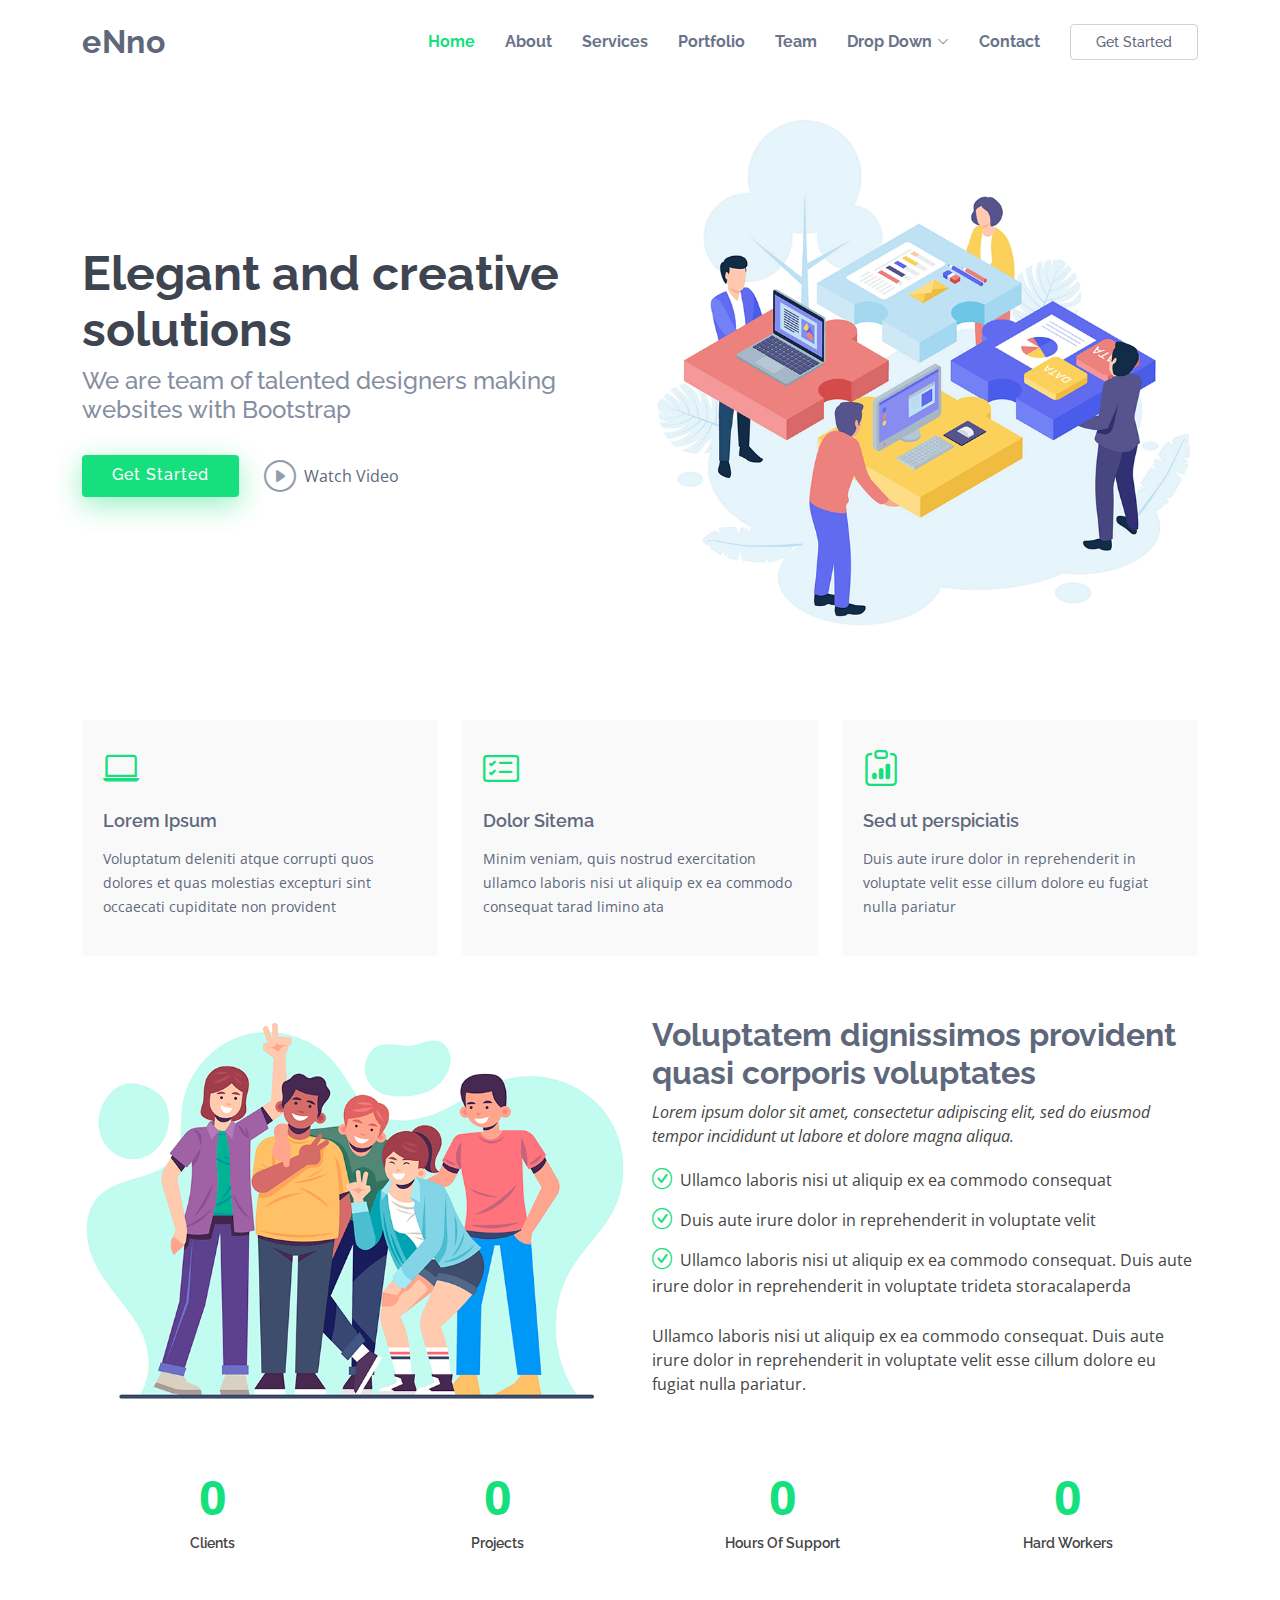
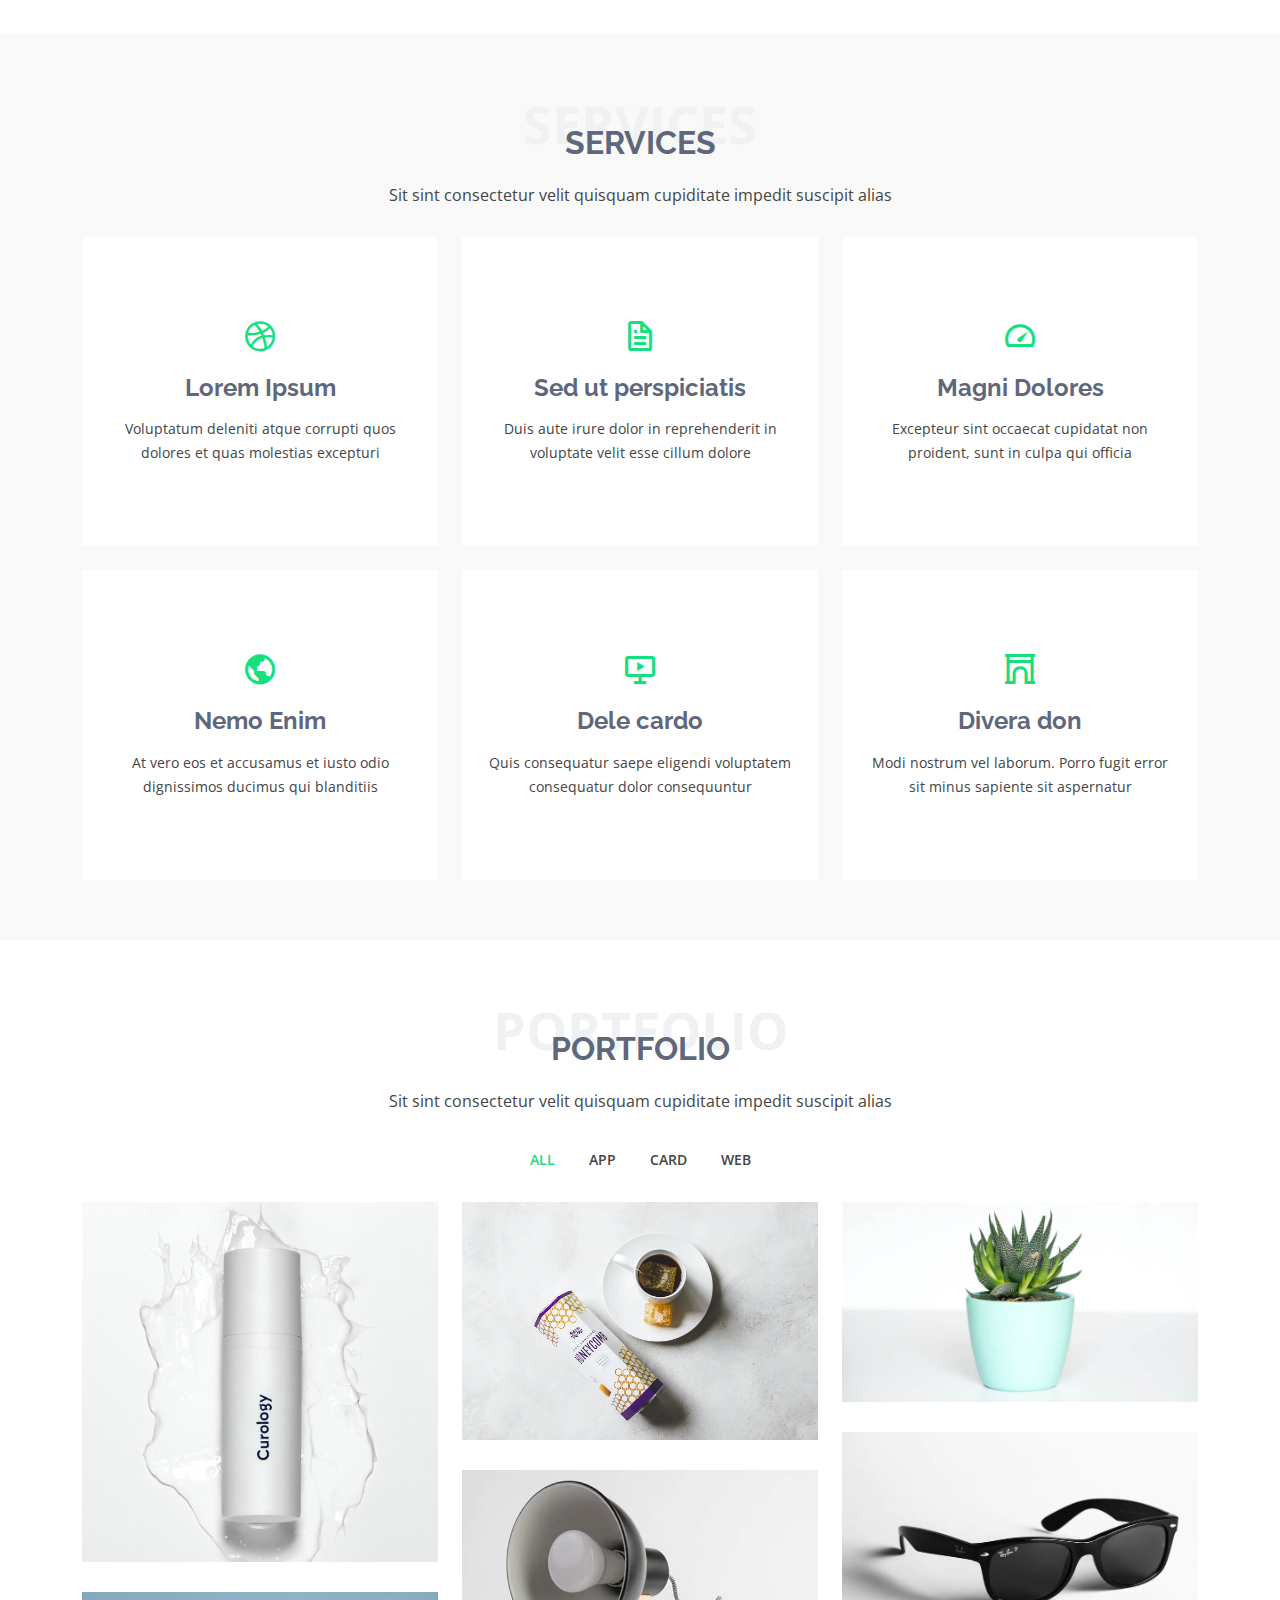
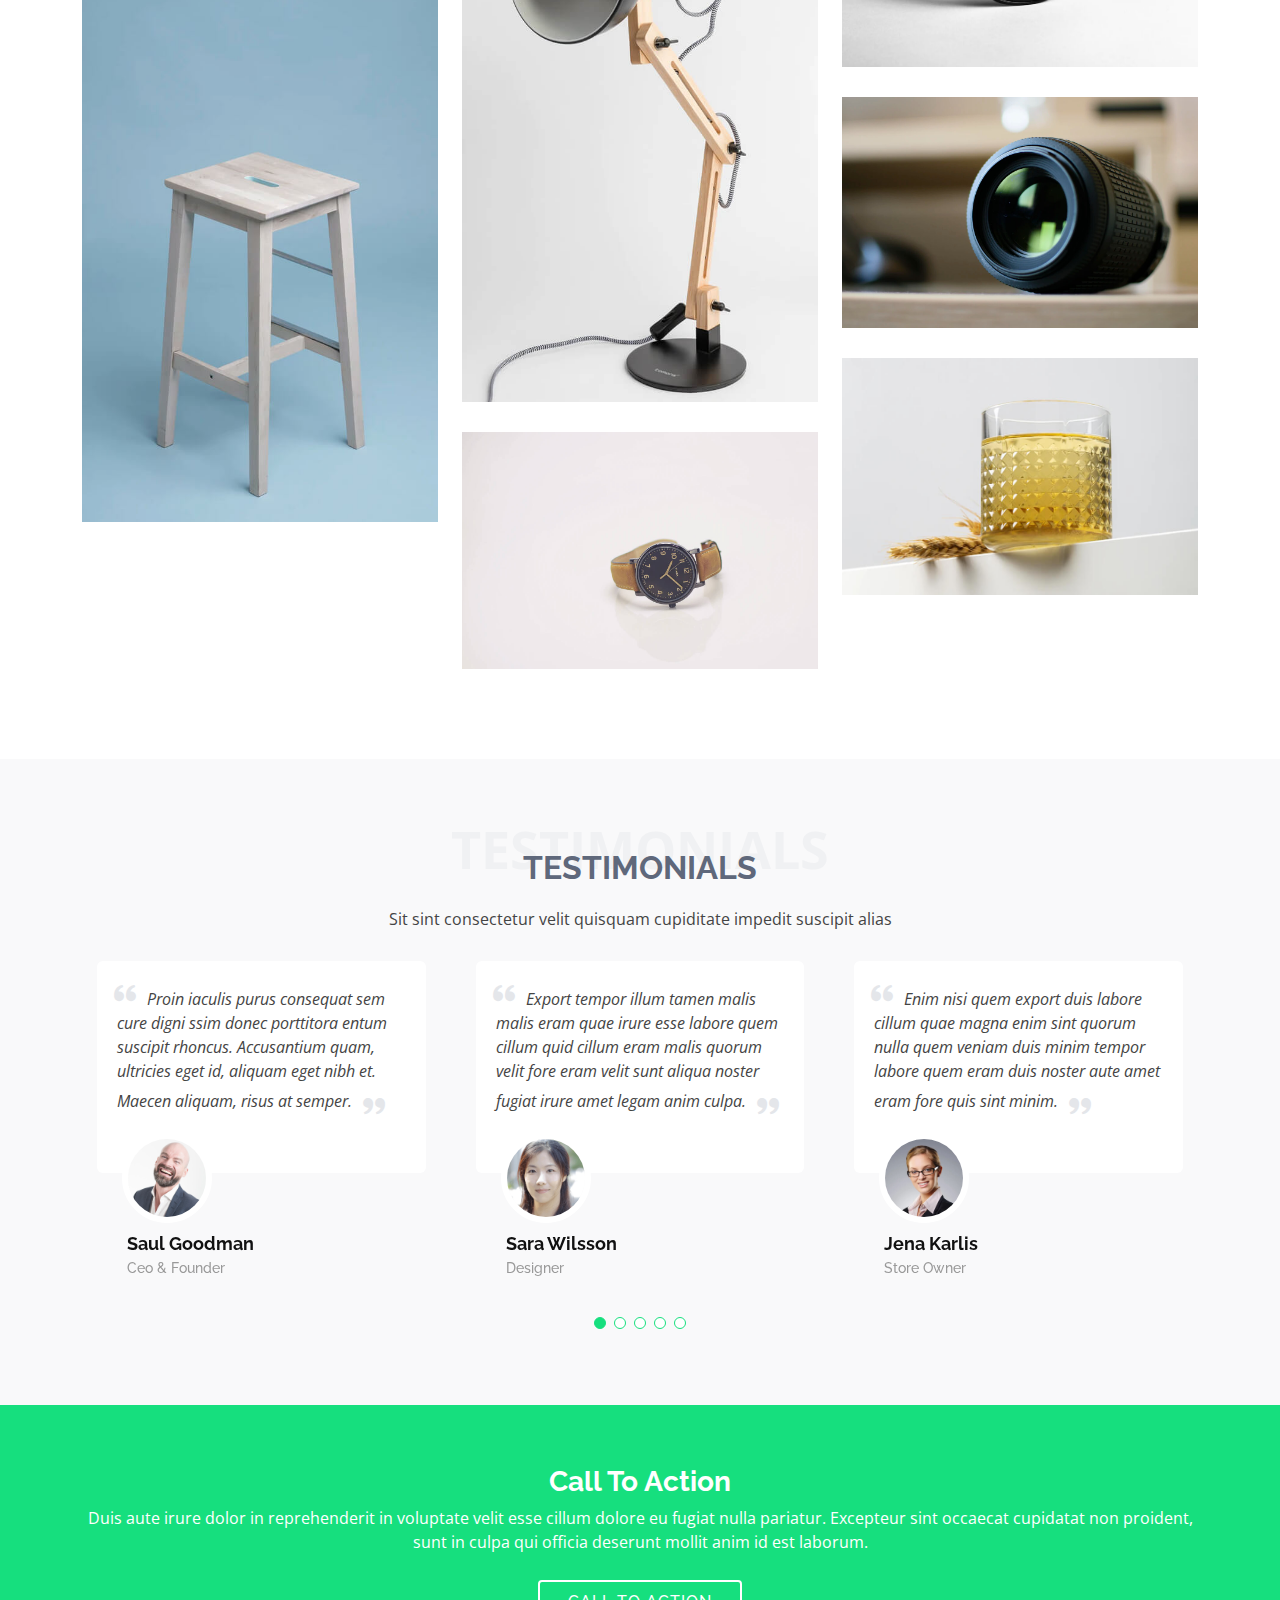
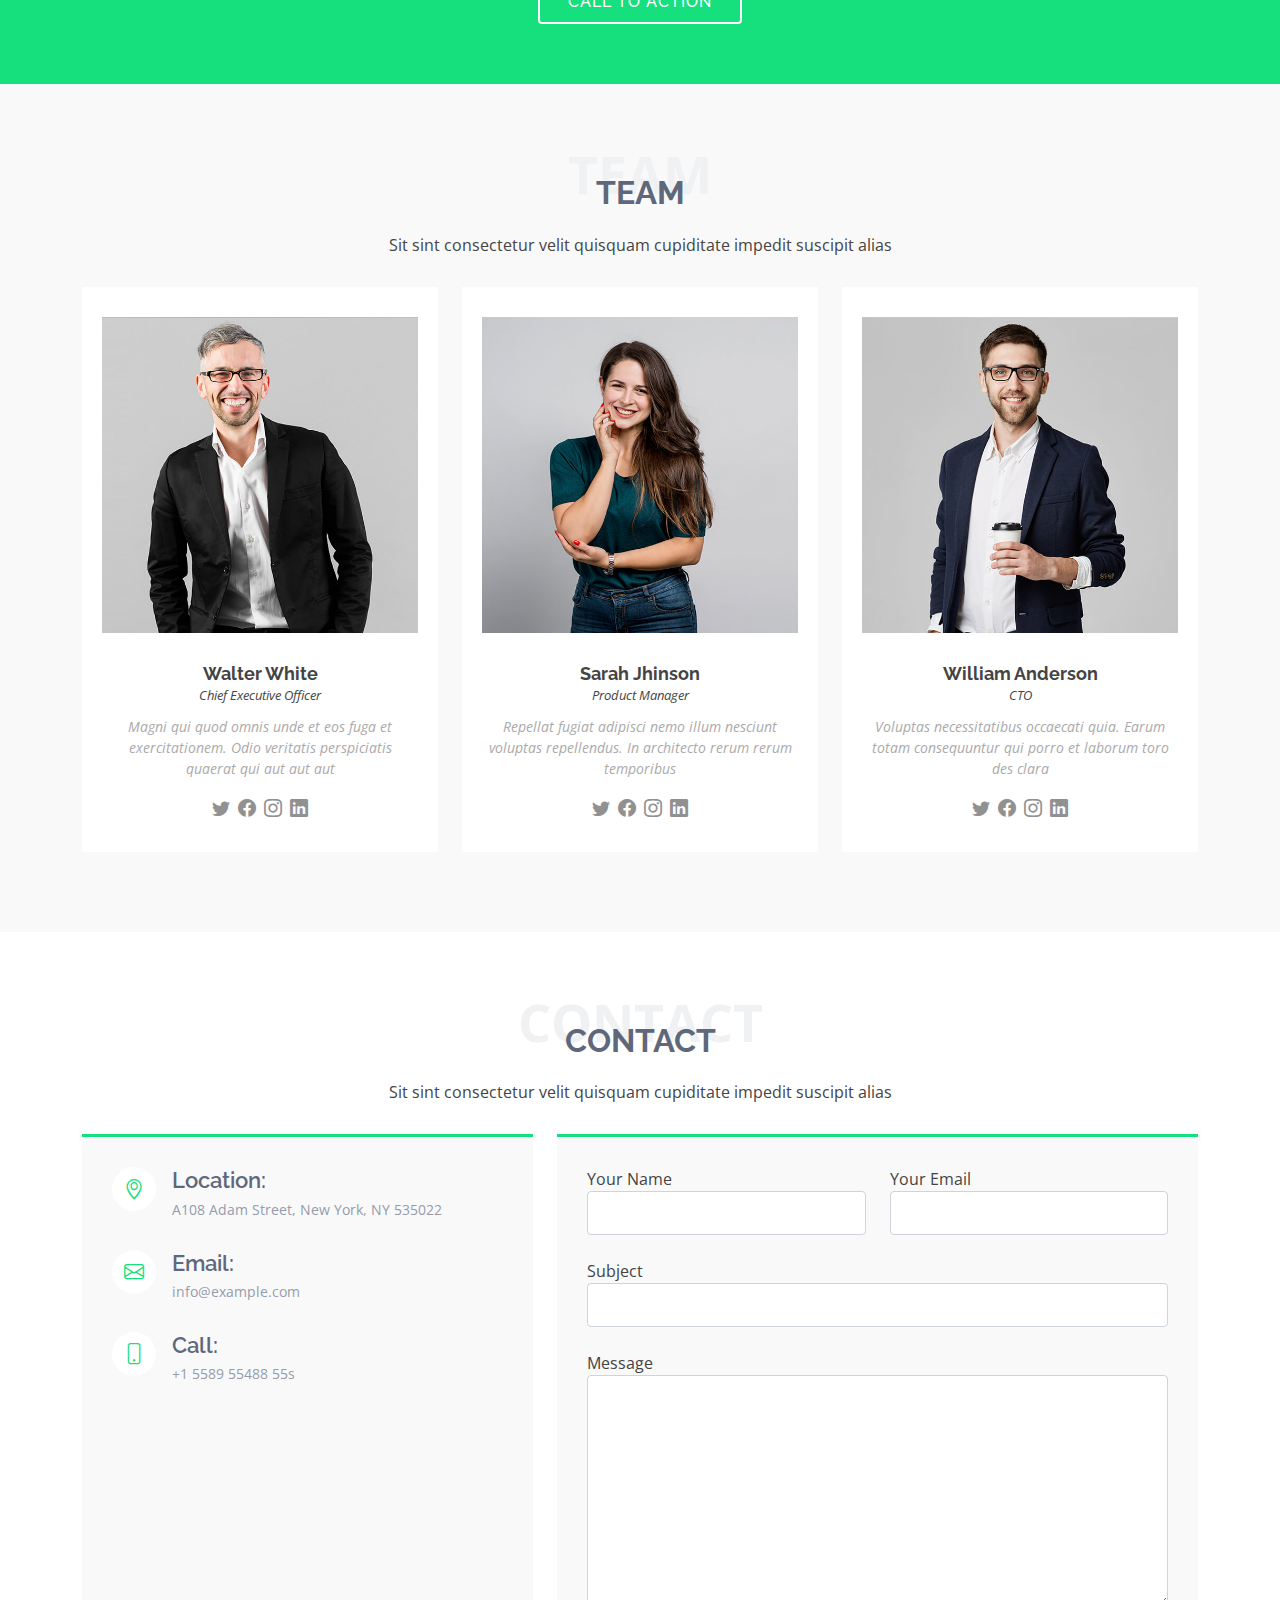
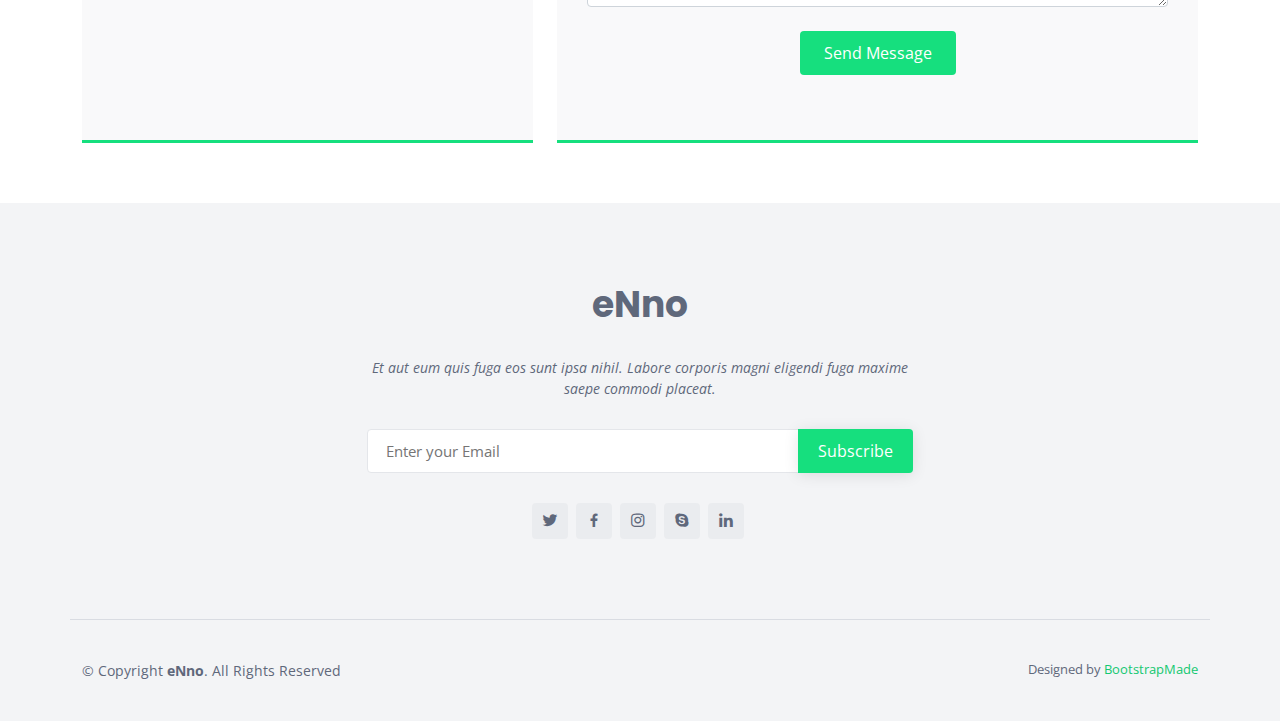
==== index.html @ 22286b26 "vap web 002" ====
<!DOCTYPE html>
<html lang="en">

<head>
  <meta charset="utf-8">
  <meta content="width=device-width, initial-scale=1.0" name="viewport">

  <title>eNno Bootstrap Template - Index</title>
  <meta content="" name="description">
  <meta content="" name="keywords">

  <!-- Favicons -->
  <link href="assets/img/favicon.png" rel="icon">
  <link href="assets/img/apple-touch-icon.png" rel="apple-touch-icon">

  <!-- Google Fonts -->
  <link href="https://fonts.googleapis.com/css?family=Open+Sans:300,300i,400,400i,600,600i,700,700i|Raleway:300,300i,400,400i,500,500i,600,600i,700,700i|Poppins:300,300i,400,400i,500,500i,600,600i,700,700i" rel="stylesheet">

  <!-- Vendor CSS Files -->
  <link href="assets/vendor/bootstrap/css/bootstrap.min.css" rel="stylesheet">
  <link href="assets/vendor/bootstrap-icons/bootstrap-icons.css" rel="stylesheet">
  <link href="assets/vendor/boxicons/css/boxicons.min.css" rel="stylesheet">
  <link href="assets/vendor/glightbox/css/glightbox.min.css" rel="stylesheet">
  <link href="assets/vendor/swiper/swiper-bundle.min.css" rel="stylesheet">

  <!-- Template Main CSS File -->
  <link href="assets/css/style.css" rel="stylesheet">

  <!-- =======================================================
  * Template Name: eNno - v4.5.0
  * Template URL: https://bootstrapmade.com/enno-free-simple-bootstrap-template/
  * Author: BootstrapMade.com
  * License: https://bootstrapmade.com/license/
  ======================================================== -->
</head>

<body>

  <!-- ======= Header ======= -->
  <header id="header" class="fixed-top">
    <div class="container d-flex align-items-center justify-content-between">

      <h1 class="logo"><a href="index.html">eNno</a></h1>
      <!-- Uncomment below if you prefer to use an image logo -->
      <!-- <a href="index.html" class="logo"><img src="assets/img/logo.png" alt="" class="img-fluid"></a>-->

      <nav id="navbar" class="navbar">
        <ul>
          <li><a class="nav-link scrollto active" href="#hero">Home</a></li>
          <li><a class="nav-link scrollto" href="#about">About</a></li>
          <li><a class="nav-link scrollto" href="#services">Services</a></li>
          <li><a class="nav-link scrollto " href="#portfolio">Portfolio</a></li>
          <li><a class="nav-link scrollto" href="#team">Team</a></li>
          <li class="dropdown"><a href="#"><span>Drop Down</span> <i class="bi bi-chevron-down"></i></a>
            <ul>
              <li><a href="#">Drop Down 1</a></li>
              <li class="dropdown"><a href="#"><span>Deep Drop Down</span> <i class="bi bi-chevron-right"></i></a>
                <ul>
                  <li><a href="#">Deep Drop Down 1</a></li>
                  <li><a href="#">Deep Drop Down 2</a></li>
                  <li><a href="#">Deep Drop Down 3</a></li>
                  <li><a href="#">Deep Drop Down 4</a></li>
                  <li><a href="#">Deep Drop Down 5</a></li>
                </ul>
              </li>
              <li><a href="#">Drop Down 2</a></li>
              <li><a href="#">Drop Down 3</a></li>
              <li><a href="#">Drop Down 4</a></li>
            </ul>
          </li>
          <li><a class="nav-link scrollto" href="#contact">Contact</a></li>
          <li><a class="getstarted scrollto" href="#about">Get Started</a></li>
        </ul>
        <i class="bi bi-list mobile-nav-toggle"></i>
      </nav><!-- .navbar -->

    </div>
  </header><!-- End Header -->

  <!-- ======= Hero Section ======= -->
  <section id="hero" class="d-flex align-items-center">

    <div class="container">
      <div class="row">
        <div class="col-lg-6 pt-5 pt-lg-0 order-2 order-lg-1 d-flex flex-column justify-content-center">
          <h1>Elegant and creative solutions</h1>
          <h2>We are team of talented designers making websites with Bootstrap</h2>
          <div class="d-flex">
            <a href="#about" class="btn-get-started scrollto">Get Started</a>
            <a href="https://www.youtube.com/watch?v=jDDaplaOz7Q" class="glightbox btn-watch-video"><i class="bi bi-play-circle"></i><span>Watch Video</span></a>
          </div>
        </div>
        <div class="col-lg-6 order-1 order-lg-2 hero-img">
          <img src="assets/img/hero-img.png" class="img-fluid animated" alt="">
        </div>
      </div>
    </div>

  </section><!-- End Hero -->

  <main id="main">

    <!-- ======= Featured Services Section ======= -->
    <section id="featured-services" class="featured-services">
      <div class="container">

        <div class="row">
          <div class="col-lg-4 col-md-6">
            <div class="icon-box">
              <div class="icon"><i class="bi bi-laptop"></i></div>
              <h4 class="title"><a href="">Lorem Ipsum</a></h4>
              <p class="description">Voluptatum deleniti atque corrupti quos dolores et quas molestias excepturi sint occaecati cupiditate non provident</p>
            </div>
          </div>
          <div class="col-lg-4 col-md-6 mt-4 mt-md-0">
            <div class="icon-box">
              <div class="icon"><i class="bi bi-card-checklist"></i></div>
              <h4 class="title"><a href="">Dolor Sitema</a></h4>
              <p class="description">Minim veniam, quis nostrud exercitation ullamco laboris nisi ut aliquip ex ea commodo consequat tarad limino ata</p>
            </div>
          </div>
          <div class="col-lg-4 col-md-6 mt-4 mt-lg-0">
            <div class="icon-box">
              <div class="icon"><i class="bi bi-clipboard-data"></i></div>
              <h4 class="title"><a href="">Sed ut perspiciatis</a></h4>
              <p class="description">Duis aute irure dolor in reprehenderit in voluptate velit esse cillum dolore eu fugiat nulla pariatur</p>
            </div>
          </div>
        </div>

      </div>
    </section><!-- End Featured Services Section -->

    <!-- ======= About Section ======= -->
    <section id="about" class="about">
      <div class="container">

        <div class="row">
          <div class="col-lg-6">
            <img src="assets/img/about.png" class="img-fluid" alt="">
          </div>
          <div class="col-lg-6 pt-4 pt-lg-0 content">
            <h3>Voluptatem dignissimos provident quasi corporis voluptates</h3>
            <p class="fst-italic">
              Lorem ipsum dolor sit amet, consectetur adipiscing elit, sed do eiusmod tempor incididunt ut labore et dolore
              magna aliqua.
            </p>
            <ul>
              <li><i class="bi bi-check-circle"></i> Ullamco laboris nisi ut aliquip ex ea commodo consequat</li>
              <li><i class="bi bi-check-circle"></i> Duis aute irure dolor in reprehenderit in voluptate velit</li>
              <li><i class="bi bi-check-circle"></i> Ullamco laboris nisi ut aliquip ex ea commodo consequat. Duis aute irure dolor in reprehenderit in voluptate trideta storacalaperda</li>
            </ul>
            <p>
              Ullamco laboris nisi ut aliquip ex ea commodo consequat. Duis aute irure dolor in reprehenderit in voluptate
              velit esse cillum dolore eu fugiat nulla pariatur.
            </p>
          </div>
        </div>

      </div>
    </section><!-- End About Section -->

    <!-- ======= Counts Section ======= -->
    <section id="counts" class="counts">
      <div class="container">

        <div class="row counters">

          <div class="col-lg-3 col-6 text-center">
            <span data-purecounter-start="0" data-purecounter-end="232" data-purecounter-duration="1" class="purecounter"></span>
            <p>Clients</p>
          </div>

          <div class="col-lg-3 col-6 text-center">
            <span data-purecounter-start="0" data-purecounter-end="521" data-purecounter-duration="1" class="purecounter"></span>
            <p>Projects</p>
          </div>

          <div class="col-lg-3 col-6 text-center">
            <span data-purecounter-start="0" data-purecounter-end="1463" data-purecounter-duration="1" class="purecounter"></span>
            <p>Hours Of Support</p>
          </div>

          <div class="col-lg-3 col-6 text-center">
            <span data-purecounter-start="0" data-purecounter-end="15" data-purecounter-duration="1" class="purecounter"></span>
            <p>Hard Workers</p>
          </div>

        </div>

      </div>
    </section><!-- End Counts Section -->

    <!-- ======= Services Section ======= -->
    <section id="services" class="services section-bg">
      <div class="container">

        <div class="section-title">
          <span>Services</span>
          <h2>Services</h2>
          <p>Sit sint consectetur velit quisquam cupiditate impedit suscipit alias</p>
        </div>

        <div class="row">
          <div class="col-lg-4 col-md-6 d-flex align-items-stretch">
            <div class="icon-box">
              <div class="icon"><i class="bx bxl-dribbble"></i></div>
              <h4><a href="">Lorem Ipsum</a></h4>
              <p>Voluptatum deleniti atque corrupti quos dolores et quas molestias excepturi</p>
            </div>
          </div>

          <div class="col-lg-4 col-md-6 d-flex align-items-stretch mt-4 mt-md-0">
            <div class="icon-box">
              <div class="icon"><i class="bx bx-file"></i></div>
              <h4><a href="">Sed ut perspiciatis</a></h4>
              <p>Duis aute irure dolor in reprehenderit in voluptate velit esse cillum dolore</p>
            </div>
          </div>

          <div class="col-lg-4 col-md-6 d-flex align-items-stretch mt-4 mt-lg-0">
            <div class="icon-box">
              <div class="icon"><i class="bx bx-tachometer"></i></div>
              <h4><a href="">Magni Dolores</a></h4>
              <p>Excepteur sint occaecat cupidatat non proident, sunt in culpa qui officia</p>
            </div>
          </div>

          <div class="col-lg-4 col-md-6 d-flex align-items-stretch mt-4">
            <div class="icon-box">
              <div class="icon"><i class="bx bx-world"></i></div>
              <h4><a href="">Nemo Enim</a></h4>
              <p>At vero eos et accusamus et iusto odio dignissimos ducimus qui blanditiis</p>
            </div>
          </div>

          <div class="col-lg-4 col-md-6 d-flex align-items-stretch mt-4">
            <div class="icon-box">
              <div class="icon"><i class="bx bx-slideshow"></i></div>
              <h4><a href="">Dele cardo</a></h4>
              <p>Quis consequatur saepe eligendi voluptatem consequatur dolor consequuntur</p>
            </div>
          </div>

          <div class="col-lg-4 col-md-6 d-flex align-items-stretch mt-4">
            <div class="icon-box">
              <div class="icon"><i class="bx bx-arch"></i></div>
              <h4><a href="">Divera don</a></h4>
              <p>Modi nostrum vel laborum. Porro fugit error sit minus sapiente sit aspernatur</p>
            </div>
          </div>

        </div>

      </div>
    </section><!-- End Services Section -->

    <!-- ======= Portfolio Section ======= -->
    <section id="portfolio" class="portfolio">
      <div class="container">

        <div class="section-title">
          <span>Portfolio</span>
          <h2>Portfolio</h2>
          <p>Sit sint consectetur velit quisquam cupiditate impedit suscipit alias</p>
        </div>

        <div class="row">
          <div class="col-lg-12 d-flex justify-content-center">
            <ul id="portfolio-flters">
              <li data-filter="*" class="filter-active">All</li>
              <li data-filter=".filter-app">App</li>
              <li data-filter=".filter-card">Card</li>
              <li data-filter=".filter-web">Web</li>
            </ul>
          </div>
        </div>

        <div class="row portfolio-container">

          <div class="col-lg-4 col-md-6 portfolio-item filter-app">
            <img src="assets/img/portfolio/portfolio-1.jpg" class="img-fluid" alt="">
            <div class="portfolio-info">
              <h4>App 1</h4>
              <p>App</p>
              <a href="assets/img/portfolio/portfolio-1.jpg" data-gallery="portfolioGallery" class="portfolio-lightbox preview-link" title="App 1"><i class="bx bx-plus"></i></a>
              <a href="portfolio-details.html" class="details-link" title="More Details"><i class="bx bx-link"></i></a>
            </div>
          </div>

          <div class="col-lg-4 col-md-6 portfolio-item filter-web">
            <img src="assets/img/portfolio/portfolio-2.jpg" class="img-fluid" alt="">
            <div class="portfolio-info">
              <h4>Web 3</h4>
              <p>Web</p>
              <a href="assets/img/portfolio/portfolio-2.jpg" data-gallery="portfolioGallery" class="portfolio-lightbox preview-link" title="Web 3"><i class="bx bx-plus"></i></a>
              <a href="portfolio-details.html" class="details-link" title="More Details"><i class="bx bx-link"></i></a>
            </div>
          </div>

          <div class="col-lg-4 col-md-6 portfolio-item filter-app">
            <img src="assets/img/portfolio/portfolio-3.jpg" class="img-fluid" alt="">
            <div class="portfolio-info">
              <h4>App 2</h4>
              <p>App</p>
              <a href="assets/img/portfolio/portfolio-3.jpg" data-gallery="portfolioGallery" class="portfolio-lightbox preview-link" title="App 2"><i class="bx bx-plus"></i></a>
              <a href="portfolio-details.html" class="details-link" title="More Details"><i class="bx bx-link"></i></a>
            </div>
          </div>

          <div class="col-lg-4 col-md-6 portfolio-item filter-card">
            <img src="assets/img/portfolio/portfolio-4.jpg" class="img-fluid" alt="">
            <div class="portfolio-info">
              <h4>Card 2</h4>
              <p>Card</p>
              <a href="assets/img/portfolio/portfolio-4.jpg" data-gallery="portfolioGallery" class="portfolio-lightbox preview-link" title="Card 2"><i class="bx bx-plus"></i></a>
              <a href="portfolio-details.html" class="details-link" title="More Details"><i class="bx bx-link"></i></a>
            </div>
          </div>

          <div class="col-lg-4 col-md-6 portfolio-item filter-web">
            <img src="assets/img/portfolio/portfolio-5.jpg" class="img-fluid" alt="">
            <div class="portfolio-info">
              <h4>Web 2</h4>
              <p>Web</p>
              <a href="assets/img/portfolio/portfolio-5.jpg" data-gallery="portfolioGallery" class="portfolio-lightbox preview-link" title="Web 2"><i class="bx bx-plus"></i></a>
              <a href="portfolio-details.html" class="details-link" title="More Details"><i class="bx bx-link"></i></a>
            </div>
          </div>

          <div class="col-lg-4 col-md-6 portfolio-item filter-app">
            <img src="assets/img/portfolio/portfolio-6.jpg" class="img-fluid" alt="">
            <div class="portfolio-info">
              <h4>App 3</h4>
              <p>App</p>
              <a href="assets/img/portfolio/portfolio-6.jpg" data-gallery="portfolioGallery" class="portfolio-lightbox preview-link" title="App 3"><i class="bx bx-plus"></i></a>
              <a href="portfolio-details.html" class="details-link" title="More Details"><i class="bx bx-link"></i></a>
            </div>
          </div>

          <div class="col-lg-4 col-md-6 portfolio-item filter-card">
            <img src="assets/img/portfolio/portfolio-7.jpg" class="img-fluid" alt="">
            <div class="portfolio-info">
              <h4>Card 1</h4>
              <p>Card</p>
              <a href="assets/img/portfolio/portfolio-7.jpg" data-gallery="portfolioGallery" class="portfolio-lightbox preview-link" title="Card 1"><i class="bx bx-plus"></i></a>
              <a href="portfolio-details.html" class="details-link" title="More Details"><i class="bx bx-link"></i></a>
            </div>
          </div>

          <div class="col-lg-4 col-md-6 portfolio-item filter-card">
            <img src="assets/img/portfolio/portfolio-8.jpg" class="img-fluid" alt="">
            <div class="portfolio-info">
              <h4>Card 3</h4>
              <p>Card</p>
              <a href="assets/img/portfolio/portfolio-8.jpg" data-gallery="portfolioGallery" class="portfolio-lightbox preview-link" title="Card 3"><i class="bx bx-plus"></i></a>
              <a href="portfolio-details.html" class="details-link" title="More Details"><i class="bx bx-link"></i></a>
            </div>
          </div>

          <div class="col-lg-4 col-md-6 portfolio-item filter-web">
            <img src="assets/img/portfolio/portfolio-9.jpg" class="img-fluid" alt="">
            <div class="portfolio-info">
              <h4>Web 3</h4>
              <p>Web</p>
              <a href="assets/img/portfolio/portfolio-9.jpg" data-gallery="portfolioGallery" class="portfolio-lightbox preview-link" title="Web 3"><i class="bx bx-plus"></i></a>
              <a href="portfolio-details.html" class="details-link" title="More Details"><i class="bx bx-link"></i></a>
            </div>
          </div>

        </div>

      </div>
    </section><!-- End Portfolio Section -->

    <!-- ======= Testimonials Section ======= -->
    <section id="testimonials" class="testimonials section-bg">
      <div class="container">

        <div class="section-title">
          <span>Testimonials</span>
          <h2>Testimonials</h2>
          <p>Sit sint consectetur velit quisquam cupiditate impedit suscipit alias</p>
        </div>

        <div class="testimonials-slider swiper" data-aos="fade-up" data-aos-delay="100">
          <div class="swiper-wrapper">

            <div class="swiper-slide">
              <div class="testimonial-item">
                <p>
                  <i class="bx bxs-quote-alt-left quote-icon-left"></i>
                  Proin iaculis purus consequat sem cure digni ssim donec porttitora entum suscipit rhoncus. Accusantium quam, ultricies eget id, aliquam eget nibh et. Maecen aliquam, risus at semper.
                  <i class="bx bxs-quote-alt-right quote-icon-right"></i>
                </p>
                <img src="assets/img/testimonials/testimonials-1.jpg" class="testimonial-img" alt="">
                <h3>Saul Goodman</h3>
                <h4>Ceo &amp; Founder</h4>
              </div>
            </div><!-- End testimonial item -->

            <div class="swiper-slide">
              <div class="testimonial-item">
                <p>
                  <i class="bx bxs-quote-alt-left quote-icon-left"></i>
                  Export tempor illum tamen malis malis eram quae irure esse labore quem cillum quid cillum eram malis quorum velit fore eram velit sunt aliqua noster fugiat irure amet legam anim culpa.
                  <i class="bx bxs-quote-alt-right quote-icon-right"></i>
                </p>
                <img src="assets/img/testimonials/testimonials-2.jpg" class="testimonial-img" alt="">
                <h3>Sara Wilsson</h3>
                <h4>Designer</h4>
              </div>
            </div><!-- End testimonial item -->

            <div class="swiper-slide">
              <div class="testimonial-item">
                <p>
                  <i class="bx bxs-quote-alt-left quote-icon-left"></i>
                  Enim nisi quem export duis labore cillum quae magna enim sint quorum nulla quem veniam duis minim tempor labore quem eram duis noster aute amet eram fore quis sint minim.
                  <i class="bx bxs-quote-alt-right quote-icon-right"></i>
                </p>
                <img src="assets/img/testimonials/testimonials-3.jpg" class="testimonial-img" alt="">
                <h3>Jena Karlis</h3>
                <h4>Store Owner</h4>
              </div>
            </div><!-- End testimonial item -->

            <div class="swiper-slide">
              <div class="testimonial-item">
                <p>
                  <i class="bx bxs-quote-alt-left quote-icon-left"></i>
                  Fugiat enim eram quae cillum dolore dolor amet nulla culpa multos export minim fugiat minim velit minim dolor enim duis veniam ipsum anim magna sunt elit fore quem dolore labore illum veniam.
                  <i class="bx bxs-quote-alt-right quote-icon-right"></i>
                </p>
                <img src="assets/img/testimonials/testimonials-4.jpg" class="testimonial-img" alt="">
                <h3>Matt Brandon</h3>
                <h4>Freelancer</h4>
              </div>
            </div><!-- End testimonial item -->

            <div class="swiper-slide">
              <div class="testimonial-item">
                <p>
                  <i class="bx bxs-quote-alt-left quote-icon-left"></i>
                  Quis quorum aliqua sint quem legam fore sunt eram irure aliqua veniam tempor noster veniam enim culpa labore duis sunt culpa nulla illum cillum fugiat legam esse veniam culpa fore nisi cillum quid.
                  <i class="bx bxs-quote-alt-right quote-icon-right"></i>
                </p>
                <img src="assets/img/testimonials/testimonials-5.jpg" class="testimonial-img" alt="">
                <h3>John Larson</h3>
                <h4>Entrepreneur</h4>
              </div>
            </div><!-- End testimonial item -->

          </div>
          <div class="swiper-pagination"></div>
        </div>

      </div>
    </section><!-- End Testimonials Section -->

    <!-- ======= Cta Section ======= -->
    <section id="cta" class="cta">
      <div class="container">

        <div class="text-center">
          <h3>Call To Action</h3>
          <p> Duis aute irure dolor in reprehenderit in voluptate velit esse cillum dolore eu fugiat nulla pariatur. Excepteur sint occaecat cupidatat non proident, sunt in culpa qui officia deserunt mollit anim id est laborum.</p>
          <a class="cta-btn" href="#">Call To Action</a>
        </div>

      </div>
    </section><!-- End Cta Section -->

    <!-- ======= Team Section ======= -->
    <section id="team" class="team section-bg">
      <div class="container">

        <div class="section-title">
          <span>Team</span>
          <h2>Team</h2>
          <p>Sit sint consectetur velit quisquam cupiditate impedit suscipit alias</p>
        </div>

        <div class="row">
          <div class="col-lg-4 col-md-6 d-flex align-items-stretch">
            <div class="member">
              <img src="assets/img/team/team-1.jpg" alt="">
              <h4>Walter White</h4>
              <span>Chief Executive Officer</span>
              <p>
                Magni qui quod omnis unde et eos fuga et exercitationem. Odio veritatis perspiciatis quaerat qui aut aut aut
              </p>
              <div class="social">
                <a href=""><i class="bi bi-twitter"></i></a>
                <a href=""><i class="bi bi-facebook"></i></a>
                <a href=""><i class="bi bi-instagram"></i></a>
                <a href=""><i class="bi bi-linkedin"></i></a>
              </div>
            </div>
          </div>

          <div class="col-lg-4 col-md-6 d-flex align-items-stretch">
            <div class="member">
              <img src="assets/img/team/team-2.jpg" alt="">
              <h4>Sarah Jhinson</h4>
              <span>Product Manager</span>
              <p>
                Repellat fugiat adipisci nemo illum nesciunt voluptas repellendus. In architecto rerum rerum temporibus
              </p>
              <div class="social">
                <a href=""><i class="bi bi-twitter"></i></a>
                <a href=""><i class="bi bi-facebook"></i></a>
                <a href=""><i class="bi bi-instagram"></i></a>
                <a href=""><i class="bi bi-linkedin"></i></a>
              </div>
            </div>
          </div>

          <div class="col-lg-4 col-md-6 d-flex align-items-stretch">
            <div class="member">
              <img src="assets/img/team/team-3.jpg" alt="">
              <h4>William Anderson</h4>
              <span>CTO</span>
              <p>
                Voluptas necessitatibus occaecati quia. Earum totam consequuntur qui porro et laborum toro des clara
              </p>
              <div class="social">
                <a href=""><i class="bi bi-twitter"></i></a>
                <a href=""><i class="bi bi-facebook"></i></a>
                <a href=""><i class="bi bi-instagram"></i></a>
                <a href=""><i class="bi bi-linkedin"></i></a>
              </div>
            </div>
          </div>

        </div>

      </div>
    </section><!-- End Team Section -->

    <!-- ======= Contact Section ======= -->
    <section id="contact" class="contact">
      <div class="container">

        <div class="section-title">
          <span>Contact</span>
          <h2>Contact</h2>
          <p>Sit sint consectetur velit quisquam cupiditate impedit suscipit alias</p>
        </div>

        <div class="row">

          <div class="col-lg-5 d-flex align-items-stretch">
            <div class="info">
              <div class="address">
                <i class="bi bi-geo-alt"></i>
                <h4>Location:</h4>
                <p>A108 Adam Street, New York, NY 535022</p>
              </div>

              <div class="email">
                <i class="bi bi-envelope"></i>
                <h4>Email:</h4>
                <p>info@example.com</p>
              </div>

              <div class="phone">
                <i class="bi bi-phone"></i>
                <h4>Call:</h4>
                <p>+1 5589 55488 55s</p>
              </div>

              <iframe src="https://www.google.com/maps/embed?pb=!1m14!1m8!1m3!1d12097.433213460943!2d-74.0062269!3d40.7101282!3m2!1i1024!2i768!4f13.1!3m3!1m2!1s0x0%3A0xb89d1fe6bc499443!2sDowntown+Conference+Center!5e0!3m2!1smk!2sbg!4v1539943755621" frameborder="0" style="border:0; width: 100%; height: 290px;" allowfullscreen></iframe>
            </div>

          </div>

          <div class="col-lg-7 mt-5 mt-lg-0 d-flex align-items-stretch">
            <form action="forms/contact.php" method="post" role="form" class="php-email-form">
              <div class="row">
                <div class="form-group col-md-6">
                  <label for="name">Your Name</label>
                  <input type="text" name="name" class="form-control" id="name" required>
                </div>
                <div class="form-group col-md-6 mt-3 mt-md-0">
                  <label for="name">Your Email</label>
                  <input type="email" class="form-control" name="email" id="email" required>
                </div>
              </div>
              <div class="form-group mt-3">
                <label for="name">Subject</label>
                <input type="text" class="form-control" name="subject" id="subject" required>
              </div>
              <div class="form-group mt-3">
                <label for="name">Message</label>
                <textarea class="form-control" name="message" rows="10" required></textarea>
              </div>
              <div class="my-3">
                <div class="loading">Loading</div>
                <div class="error-message"></div>
                <div class="sent-message">Your message has been sent. Thank you!</div>
              </div>
              <div class="text-center"><button type="submit">Send Message</button></div>
            </form>
          </div>

        </div>

      </div>
    </section><!-- End Contact Section -->

  </main><!-- End #main -->

  <!-- ======= Footer ======= -->
  <footer id="footer">

    <div class="footer-top">

      <div class="container">

        <div class="row  justify-content-center">
          <div class="col-lg-6">
            <h3>eNno</h3>
            <p>Et aut eum quis fuga eos sunt ipsa nihil. Labore corporis magni eligendi fuga maxime saepe commodi placeat.</p>
          </div>
        </div>

        <div class="row footer-newsletter justify-content-center">
          <div class="col-lg-6">
            <form action="" method="post">
              <input type="email" name="email" placeholder="Enter your Email"><input type="submit" value="Subscribe">
            </form>
          </div>
        </div>

        <div class="social-links">
          <a href="#" class="twitter"><i class="bx bxl-twitter"></i></a>
          <a href="#" class="facebook"><i class="bx bxl-facebook"></i></a>
          <a href="#" class="instagram"><i class="bx bxl-instagram"></i></a>
          <a href="#" class="google-plus"><i class="bx bxl-skype"></i></a>
          <a href="#" class="linkedin"><i class="bx bxl-linkedin"></i></a>
        </div>

      </div>
    </div>

    <div class="container footer-bottom clearfix">
      <div class="copyright">
        &copy; Copyright <strong><span>eNno</span></strong>. All Rights Reserved
      </div>
      <div class="credits">
        <!-- All the links in the footer should remain intact. -->
        <!-- You can delete the links only if you purchased the pro version. -->
        <!-- Licensing information: https://bootstrapmade.com/license/ -->
        <!-- Purchase the pro version with working PHP/AJAX contact form: https://bootstrapmade.com/enno-free-simple-bootstrap-template/ -->
        Designed by <a href="https://bootstrapmade.com/">BootstrapMade</a>
      </div>
    </div>
  </footer><!-- End Footer -->

  <a href="#" class="back-to-top d-flex align-items-center justify-content-center"><i class="bi bi-arrow-up-short"></i></a>

  <!-- Vendor JS Files -->
  <script src="assets/vendor/bootstrap/js/bootstrap.bundle.min.js"></script>
  <script src="assets/vendor/glightbox/js/glightbox.min.js"></script>
  <script src="assets/vendor/isotope-layout/isotope.pkgd.min.js"></script>
  <script src="assets/vendor/php-email-form/validate.js"></script>
  <script src="assets/vendor/purecounter/purecounter.js"></script>
  <script src="assets/vendor/swiper/swiper-bundle.min.js"></script>

  <!-- Template Main JS File -->
  <script src="assets/js/main.js"></script>

</body>

</html>
---- assets/css/style.css ----
/**
* Template Name: eNno - v4.5.0
* Template URL: https://bootstrapmade.com/enno-free-simple-bootstrap-template/
* Author: BootstrapMade.com
* License: https://bootstrapmade.com/license/
*/

/*--------------------------------------------------------------
# General
--------------------------------------------------------------*/
body {
  font-family: "Open Sans", sans-serif;
  color: #444444;
}

a {
  color: #14c871;
  text-decoration: none;
}

a:hover {
  color: #206bfb;
  text-decoration: none;
}

h1, h2, h3, h4, h5, h6 {
  font-family: "Raleway", sans-serif;
}

/*--------------------------------------------------------------
# Back to top button
--------------------------------------------------------------*/
.back-to-top {
  position: fixed;
  visibility: hidden;
  opacity: 0;
  right: 15px;
  bottom: 15px;
  z-index: 996;
  background: #16df7e;
  width: 40px;
  height: 40px;
  border-radius: 4px;
  transition: all 0.4s;
}
.back-to-top i {
  font-size: 24px;
  color: #fff;
  line-height: 0;
}
.back-to-top:hover {
  background: #33eb92;
  color: #fff;
}
.back-to-top.active {
  visibility: visible;
  opacity: 1;
}

/*--------------------------------------------------------------
# Header
--------------------------------------------------------------*/
#header {
  background: #fff;
  transition: all 0.5s;
  z-index: 997;
  padding: 20px 0;
}
#header.header-scrolled {
  box-shadow: 0px 2px 15px rgba(0, 0, 0, 0.1);
  padding: 12px 0;
}
#header .logo {
  font-size: 32px;
  margin: 0;
  padding: 0;
  line-height: 1;
  font-weight: 700;
  letter-spacing: 0.5px;
}
#header .logo a {
  color: #5f687b;
}
#header .logo img {
  max-height: 40px;
}
@media (max-width: 991px) {
  #header {
    padding: 12px 0;
  }
}

/*--------------------------------------------------------------
# Navigation Menu
--------------------------------------------------------------*/
/**
* Desktop Navigation 
*/
.navbar {
  padding: 0;
}
.navbar ul {
  margin: 0;
  padding: 0;
  display: flex;
  list-style: none;
  align-items: center;
}
.navbar li {
  position: relative;
}
.navbar a, .navbar a:focus {
  display: flex;
  align-items: center;
  justify-content: space-between;
  padding: 10px 0 10px 30px;
  font-family: "Raleway", sans-serif;
  font-size: 16px;
  font-weight: 700;
  color: #6a7489;
  white-space: nowrap;
  transition: 0.3s;
}
.navbar a i, .navbar a:focus i {
  font-size: 12px;
  line-height: 0;
  margin-left: 5px;
}
.navbar a:hover, .navbar .active, .navbar .active:focus, .navbar li:hover > a {
  color: #16df7e;
}
.navbar .getstarted, .navbar .getstarted:focus {
  padding: 10px 25px;
  margin-left: 30px;
  border-radius: 4px;
  line-height: 1;
  color: #5f687b;
  font-size: 14px;
  font-weight: 500;
  border: 1px solid #cdd1d9;
}
.navbar .getstarted:hover, .navbar .getstarted:focus:hover {
  background: #206bfb;
  color: #fff;
  border-color: #206bfb;
}
.navbar .dropdown ul {
  display: block;
  position: absolute;
  left: 14px;
  top: calc(100% + 30px);
  margin: 0;
  padding: 10px 0;
  z-index: 99;
  opacity: 0;
  visibility: hidden;
  background: #fff;
  box-shadow: 0px 0px 30px rgba(127, 137, 161, 0.25);
  transition: 0.3s;
  border-radius: 4px;
}
.navbar .dropdown ul li {
  min-width: 200px;
}
.navbar .dropdown ul a {
  padding: 10px 20px;
  font-size: 15px;
  text-transform: none;
  font-weight: 600;
}
.navbar .dropdown ul a i {
  font-size: 12px;
}
.navbar .dropdown ul a:hover, .navbar .dropdown ul .active:hover, .navbar .dropdown ul li:hover > a {
  color: #16df7e;
}
.navbar .dropdown:hover > ul {
  opacity: 1;
  top: 100%;
  visibility: visible;
}
.navbar .dropdown .dropdown ul {
  top: 0;
  left: calc(100% - 30px);
  visibility: hidden;
}
.navbar .dropdown .dropdown:hover > ul {
  opacity: 1;
  top: 0;
  left: 100%;
  visibility: visible;
}
@media (max-width: 1366px) {
  .navbar .dropdown .dropdown ul {
    left: -90%;
  }
  .navbar .dropdown .dropdown:hover > ul {
    left: -100%;
  }
}

/**
* Mobile Navigation 
*/
.mobile-nav-toggle {
  color: #5f687b;
  font-size: 28px;
  cursor: pointer;
  display: none;
  line-height: 0;
  transition: 0.5s;
}
.mobile-nav-toggle.bi-x {
  color: #fff;
}

@media (max-width: 991px) {
  .mobile-nav-toggle {
    display: block;
  }

  .navbar ul {
    display: none;
  }
}
.navbar-mobile {
  position: fixed;
  overflow: hidden;
  top: 0;
  right: 0;
  left: 0;
  bottom: 0;
  background: rgba(73, 80, 94, 0.9);
  transition: 0.3s;
  z-index: 999;
}
.navbar-mobile .mobile-nav-toggle {
  position: absolute;
  top: 15px;
  right: 15px;
}
.navbar-mobile ul {
  display: block;
  position: absolute;
  top: 55px;
  right: 15px;
  bottom: 15px;
  left: 15px;
  padding: 10px 0;
  border-radius: 10px;
  background-color: #fff;
  overflow-y: auto;
  transition: 0.3s;
}
.navbar-mobile a, .navbar-mobile a:focus {
  padding: 10px 20px;
  font-size: 15px;
  color: #5f687b;
}
.navbar-mobile a:hover, .navbar-mobile .active, .navbar-mobile li:hover > a {
  color: #16df7e;
}
.navbar-mobile .getstarted, .navbar-mobile .getstarted:focus {
  margin: 15px;
  padding: 10px 15px;
}
.navbar-mobile .dropdown ul {
  position: static;
  display: none;
  margin: 10px 20px;
  padding: 10px 0;
  z-index: 99;
  opacity: 1;
  visibility: visible;
  background: #fff;
  box-shadow: 0px 0px 30px rgba(127, 137, 161, 0.25);
}
.navbar-mobile .dropdown ul li {
  min-width: 200px;
}
.navbar-mobile .dropdown ul a {
  padding: 10px 20px;
}
.navbar-mobile .dropdown ul a i {
  font-size: 12px;
}
.navbar-mobile .dropdown ul a:hover, .navbar-mobile .dropdown ul .active:hover, .navbar-mobile .dropdown ul li:hover > a {
  color: #16df7e;
}
.navbar-mobile .dropdown > .dropdown-active {
  display: block;
}

/*--------------------------------------------------------------
# Hero Section
--------------------------------------------------------------*/
#hero {
  width: 100%;
  height: 80vh;
  background: #fff;
  padding-top: 82px;
}
#hero h1 {
  margin: 0;
  font-size: 48px;
  font-weight: 700;
  line-height: 56px;
  color: #3e4450;
}
#hero h2 {
  color: #858ea1;
  margin: 10px 0 30px 0;
  font-size: 24px;
}
#hero .btn-get-started {
  font-family: "Raleway", sans-serif;
  font-weight: 500;
  font-size: 16px;
  letter-spacing: 1px;
  display: inline-block;
  padding: 8px 30px 10px 30px;
  border-radius: 4px;
  transition: 0.5s;
  color: #fff;
  background: #16df7e;
  box-shadow: 0 8px 28px rgba(22, 223, 126, 0.45);
}
#hero .btn-get-started:hover {
  background: #206bfb;
  box-shadow: 0 8px 28px rgba(32, 107, 251, 0.45);
}
#hero .btn-watch-video {
  font-size: 16px;
  display: inline-block;
  transition: 0.5s;
  margin-left: 25px;
  color: #5f687b;
  display: inline-flex;
  align-items: center;
  justify-content: center;
}
#hero .btn-watch-video i {
  color: #949cac;
  font-size: 32px;
  line-height: 0;
  margin-right: 8px;
}
#hero .btn-watch-video:hover i {
  color: #16df7e;
}
#hero .animated {
  animation: up-down 2s ease-in-out infinite alternate-reverse both;
}
@media (max-width: 991px) {
  #hero {
    height: 100vh;
  }
  #hero .animated {
    -webkit-animation: none;
    animation: none;
  }
  #hero .hero-img {
    text-align: center;
  }
  #hero .hero-img img {
    width: 50%;
  }
}
@media (max-width: 768px) {
  #hero {
    height: auto;
  }
  #hero h1 {
    font-size: 28px;
    line-height: 36px;
  }
  #hero h2 {
    font-size: 18px;
    line-height: 24px;
    margin-bottom: 30px;
  }
  #hero .hero-img img {
    width: 70%;
  }
}
@media (max-width: 575px) {
  #hero .hero-img img {
    width: 80%;
  }
}

@-webkit-keyframes up-down {
  0% {
    transform: translateY(10px);
  }
  100% {
    transform: translateY(-10px);
  }
}

@keyframes up-down {
  0% {
    transform: translateY(10px);
  }
  100% {
    transform: translateY(-10px);
  }
}
/*--------------------------------------------------------------
# Sections General
--------------------------------------------------------------*/
section {
  padding: 60px 0;
  overflow: hidden;
}

.section-bg {
  background-color: #f9f9fa;
}

.section-title {
  text-align: center;
  padding: 30px 0;
  position: relative;
}
.section-title h2 {
  font-size: 32px;
  font-weight: 700;
  text-transform: uppercase;
  margin-bottom: 20px;
  padding-bottom: 0;
  color: #5f687b;
  position: relative;
  z-index: 2;
}
.section-title span {
  position: absolute;
  top: 30px;
  color: #f0f1f3;
  left: 0;
  right: 0;
  z-index: 1;
  font-weight: 700;
  font-size: 52px;
  text-transform: uppercase;
  line-height: 0;
}
.section-title p {
  margin-bottom: 0;
  position: relative;
  z-index: 2;
}
@media (max-width: 575px) {
  .section-title h2 {
    font-size: 28px;
    margin-bottom: 15px;
  }
  .section-title span {
    font-size: 38px;
  }
}

/*--------------------------------------------------------------
# Featured Services
--------------------------------------------------------------*/
.featured-services {
  padding: 0;
}
.featured-services .icon-box {
  padding: 20px;
  color: #5f687b;
  background: #f9f9fa;
  border-radius: 4px;
  border: 1px solid #f9f9fa;
  transition: 0.3s;
  height: 100%;
}
.featured-services .icon {
  margin: 0 0 15px 0;
}
.featured-services .icon i {
  color: #16df7e;
  font-size: 36px;
}
.featured-services .title {
  font-weight: 600;
  margin-bottom: 15px;
  font-size: 18px;
}
.featured-services .title a {
  color: #5f687b;
  transition: 0.3s;
}
.featured-services .icon-box:hover {
  border-color: #eaecef;
}
.featured-services .icon-box:hover .title a {
  color: #16df7e;
}
.featured-services .description {
  line-height: 24px;
  font-size: 14px;
}

/*--------------------------------------------------------------
# About
--------------------------------------------------------------*/
.about .content h3 {
  font-weight: 700;
  font-size: 32px;
  color: #5f687b;
}
.about .content ul {
  list-style: none;
  padding: 0;
}
.about .content ul li {
  padding-bottom: 10px;
}
.about .content ul i {
  font-size: 20px;
  padding-right: 4px;
  color: #16df7e;
}
.about .content p:last-child {
  margin-bottom: 0;
}

/*--------------------------------------------------------------
# Counts
--------------------------------------------------------------*/
.counts {
  padding-top: 0;
}
.counts .counters span {
  font-size: 48px;
  display: block;
  color: #16df7e;
  font-weight: 700;
}
.counts .counters p {
  padding: 0;
  margin: 0 0 20px 0;
  font-family: "Raleway", sans-serif;
  font-size: 14px;
  font-weight: 600;
}

/*--------------------------------------------------------------
# Services
--------------------------------------------------------------*/
.services .icon-box {
  text-align: center;
  border: 1px solid #fff;
  padding: 80px 20px;
  transition: all ease-in-out 0.3s;
  background: #fff;
}
.services .icon-box .icon {
  margin: 0 auto;
  display: flex;
  align-items: center;
  justify-content: center;
  margin-bottom: 20px;
  transition: ease-in-out 0.3s;
}
.services .icon-box .icon i {
  color: #16df7e;
  font-size: 36px;
  transition: 0.3s;
}
.services .icon-box h4 {
  font-weight: 700;
  margin-bottom: 15px;
  font-size: 24px;
}
.services .icon-box h4 a {
  color: #5f687b;
  transition: ease-in-out 0.3s;
}
.services .icon-box p {
  line-height: 24px;
  font-size: 14px;
  margin-bottom: 0;
}
.services .icon-box:hover {
  border-color: #eaecef;
}
.services .icon-box:hover h4 a {
  color: #16df7e;
}

/*--------------------------------------------------------------
# Portfolio
--------------------------------------------------------------*/
.portfolio #portfolio-flters {
  padding: 0;
  margin: 0 auto 25px auto;
  list-style: none;
  text-align: center;
  border-radius: 50px;
}
.portfolio #portfolio-flters li {
  cursor: pointer;
  display: inline-block;
  padding: 10px 15px;
  font-size: 14px;
  font-weight: 600;
  line-height: 1;
  text-transform: uppercase;
  color: #444444;
  transition: all 0.3s ease-in-out;
}
.portfolio #portfolio-flters li:hover, .portfolio #portfolio-flters li.filter-active {
  color: #16df7e;
}
.portfolio #portfolio-flters li:last-child {
  margin-right: 0;
}
.portfolio .portfolio-item {
  margin-bottom: 30px;
}
.portfolio .portfolio-item .portfolio-info {
  opacity: 0;
  position: absolute;
  left: 30px;
  right: 30px;
  bottom: 0;
  z-index: 3;
  transition: all ease-in-out 0.3s;
  background: rgba(255, 255, 255, 0.9);
  padding: 15px;
}
.portfolio .portfolio-item .portfolio-info h4 {
  font-size: 18px;
  color: #fff;
  font-weight: 600;
  color: #5f687b;
}
.portfolio .portfolio-item .portfolio-info p {
  color: #949cac;
  font-size: 14px;
  margin-bottom: 0;
}
.portfolio .portfolio-item .portfolio-info .preview-link, .portfolio .portfolio-item .portfolio-info .details-link {
  position: absolute;
  right: 40px;
  font-size: 24px;
  top: calc(50% - 18px);
  color: #206bfb;
  transition: 0.3s;
}
.portfolio .portfolio-item .portfolio-info .preview-link:hover, .portfolio .portfolio-item .portfolio-info .details-link:hover {
  color: #16df7e;
}
.portfolio .portfolio-item .portfolio-info .details-link {
  right: 10px;
}
.portfolio .portfolio-item:hover .portfolio-info {
  opacity: 1;
  bottom: 20px;
}

/*--------------------------------------------------------------
# Portfolio Details
--------------------------------------------------------------*/
.portfolio-details {
  padding-top: 40px;
}
.portfolio-details .portfolio-details-slider img {
  width: 100%;
}
.portfolio-details .portfolio-details-slider .swiper-pagination {
  margin-top: 20px;
  position: relative;
}
.portfolio-details .portfolio-details-slider .swiper-pagination .swiper-pagination-bullet {
  width: 12px;
  height: 12px;
  background-color: #fff;
  opacity: 1;
  border: 1px solid #16df7e;
}
.portfolio-details .portfolio-details-slider .swiper-pagination .swiper-pagination-bullet-active {
  background-color: #16df7e;
}
.portfolio-details .portfolio-info {
  padding: 30px;
  box-shadow: 0px 0 30px rgba(95, 104, 123, 0.08);
}
.portfolio-details .portfolio-info h3 {
  font-size: 22px;
  font-weight: 700;
  margin-bottom: 20px;
  padding-bottom: 20px;
  border-bottom: 1px solid #eee;
}
.portfolio-details .portfolio-info ul {
  list-style: none;
  padding: 0;
  font-size: 15px;
}
.portfolio-details .portfolio-info ul li + li {
  margin-top: 10px;
}
.portfolio-details .portfolio-description {
  padding-top: 30px;
}
.portfolio-details .portfolio-description h2 {
  font-size: 26px;
  font-weight: 700;
  margin-bottom: 20px;
}
.portfolio-details .portfolio-description p {
  padding: 0;
}

/*--------------------------------------------------------------
# Testimonials
--------------------------------------------------------------*/
.testimonials .testimonials-carousel, .testimonials .testimonials-slider {
  overflow: hidden;
}
.testimonials .testimonial-item {
  box-sizing: content-box;
  min-height: 320px;
}
.testimonials .testimonial-item .testimonial-img {
  width: 90px;
  border-radius: 50%;
  margin: -40px 0 0 40px;
  position: relative;
  z-index: 2;
  border: 6px solid #fff;
}
.testimonials .testimonial-item h3 {
  font-size: 18px;
  font-weight: bold;
  margin: 10px 0 5px 45px;
  color: #111;
}
.testimonials .testimonial-item h4 {
  font-size: 14px;
  color: #999;
  margin: 0 0 0 45px;
}
.testimonials .testimonial-item .quote-icon-left, .testimonials .testimonial-item .quote-icon-right {
  color: #e4e6ea;
  font-size: 26px;
}
.testimonials .testimonial-item .quote-icon-left {
  display: inline-block;
  left: -5px;
  position: relative;
}
.testimonials .testimonial-item .quote-icon-right {
  display: inline-block;
  right: -5px;
  position: relative;
  top: 10px;
}
.testimonials .testimonial-item p {
  font-style: italic;
  margin: 0 15px 0 15px;
  padding: 20px 20px 60px 20px;
  background: white;
  position: relative;
  border-radius: 6px;
  position: relative;
  z-index: 1;
}
.testimonials .swiper-pagination {
  margin-top: 20px;
  position: relative;
}
.testimonials .swiper-pagination .swiper-pagination-bullet {
  width: 12px;
  height: 12px;
  background-color: #fff;
  opacity: 1;
  border: 1px solid #16df7e;
}
.testimonials .swiper-pagination .swiper-pagination-bullet-active {
  background-color: #16df7e;
}

/*--------------------------------------------------------------
# Cta
--------------------------------------------------------------*/
.cta {
  background: #16df7e;
  background-size: cover;
  padding: 60px 0;
}
.cta h3 {
  color: #fff;
  font-size: 28px;
  font-weight: 700;
}
.cta p {
  color: #fff;
}
.cta .cta-btn {
  font-family: "Raleway", sans-serif;
  text-transform: uppercase;
  font-weight: 500;
  font-size: 16px;
  letter-spacing: 1px;
  display: inline-block;
  padding: 8px 28px;
  border-radius: 4px;
  transition: 0.5s;
  margin-top: 10px;
  border: 2px solid #fff;
  color: #fff;
}
.cta .cta-btn:hover {
  background: #206bfb;
  border-color: #206bfb;
}

/*--------------------------------------------------------------
# Team
--------------------------------------------------------------*/
.team .member {
  text-align: center;
  margin-bottom: 20px;
  padding: 30px 20px;
  background: #fff;
}
.team .member img {
  max-width: 100%;
  margin: 0 0 30px 0;
}
.team .member h4 {
  font-weight: 700;
  margin-bottom: 2px;
  font-size: 18px;
}
.team .member span {
  font-style: italic;
  display: block;
  font-size: 13px;
}
.team .member p {
  padding-top: 10px;
  font-size: 14px;
  font-style: italic;
  color: #aaaaaa;
}
.team .member .social {
  margin-top: 15px;
}
.team .member .social a {
  color: #919191;
  transition: 0.3s;
}
.team .member .social a:hover {
  color: #16df7e;
}
.team .member .social i {
  font-size: 18px;
  margin: 0 2px;
}

/*--------------------------------------------------------------
# Contact
--------------------------------------------------------------*/
.contact .info {
  border-top: 3px solid #16df7e;
  border-bottom: 3px solid #16df7e;
  padding: 30px;
  width: 100%;
  background-color: #f9f9fa;
}
.contact .info i {
  font-size: 20px;
  color: #16df7e;
  float: left;
  width: 44px;
  height: 44px;
  background: #fff;
  display: flex;
  justify-content: center;
  align-items: center;
  border-radius: 50px;
  transition: all 0.3s ease-in-out;
}
.contact .info h4 {
  padding: 0 0 0 60px;
  font-size: 22px;
  font-weight: 600;
  margin-bottom: 5px;
  color: #5f687b;
}
.contact .info p {
  padding: 0 0 10px 60px;
  margin-bottom: 20px;
  font-size: 14px;
  color: #949cac;
}
.contact .info .social-links {
  padding-left: 60px;
}
.contact .info .social-links a {
  font-size: 18px;
  display: inline-block;
  background: #333;
  color: #fff;
  line-height: 1;
  padding: 8px 0;
  border-radius: 50%;
  text-align: center;
  width: 36px;
  height: 36px;
  transition: 0.3s;
  margin-right: 10px;
}
.contact .info .social-links a:hover {
  background: #16df7e;
  color: #fff;
}
.contact .info .email:hover i, .contact .info .address:hover i, .contact .info .phone:hover i {
  background: #16df7e;
  color: #fff;
}
.contact .php-email-form {
  width: 100%;
  border-top: 3px solid #16df7e;
  border-bottom: 3px solid #16df7e;
  padding: 30px;
  background-color: #f9f9fa;
}
.contact .php-email-form .form-group {
  padding-bottom: 8px;
}
.contact .php-email-form .error-message {
  display: none;
  color: #fff;
  background: #ed3c0d;
  text-align: left;
  padding: 15px;
  font-weight: 600;
}
.contact .php-email-form .error-message br + br {
  margin-top: 25px;
}
.contact .php-email-form .sent-message {
  display: none;
  color: #fff;
  background: #18d26e;
  text-align: center;
  padding: 15px;
  font-weight: 600;
}
.contact .php-email-form .loading {
  display: none;
  background: #fff;
  text-align: center;
  padding: 15px;
}
.contact .php-email-form .loading:before {
  content: "";
  display: inline-block;
  border-radius: 50%;
  width: 24px;
  height: 24px;
  margin: 0 10px -6px 0;
  border: 3px solid #18d26e;
  border-top-color: #eee;
  -webkit-animation: animate-loading 1s linear infinite;
  animation: animate-loading 1s linear infinite;
}
.contact .php-email-form input, .contact .php-email-form textarea {
  border-radius: 0;
  box-shadow: none;
  font-size: 14px;
  border-radius: 4px;
}
.contact .php-email-form input:focus, .contact .php-email-form textarea:focus {
  border-color: #16df7e;
}
.contact .php-email-form input {
  height: 44px;
}
.contact .php-email-form textarea {
  padding: 10px 12px;
}
.contact .php-email-form button[type=submit] {
  background: #16df7e;
  border: 0;
  padding: 10px 24px;
  color: #fff;
  transition: 0.4s;
  border-radius: 4px;
}
.contact .php-email-form button[type=submit]:hover {
  background: #206bfb;
}
@-webkit-keyframes animate-loading {
  0% {
    transform: rotate(0deg);
  }
  100% {
    transform: rotate(360deg);
  }
}
@keyframes animate-loading {
  0% {
    transform: rotate(0deg);
  }
  100% {
    transform: rotate(360deg);
  }
}

/*--------------------------------------------------------------
# Breadcrumbs
--------------------------------------------------------------*/
.breadcrumbs {
  padding: 15px 0;
  background: #f9f9fa;
  min-height: 40px;
  margin-top: 82px;
}
.breadcrumbs h2 {
  font-size: 36px;
  font-weight: 300;
}
.breadcrumbs ol {
  display: flex;
  flex-wrap: wrap;
  list-style: none;
  padding: 0;
  margin: 0;
}
.breadcrumbs ol li + li {
  padding-left: 10px;
}
.breadcrumbs ol li + li::before {
  display: inline-block;
  padding-right: 10px;
  color: #778196;
  content: "/";
}
@media (max-width: 992px) {
  .breadcrumbs {
    margin-top: 58px;
  }
  .breadcrumbs .d-flex {
    display: block !important;
  }
  .breadcrumbs ol {
    display: block;
  }
  .breadcrumbs ol li {
    display: inline-block;
  }
}

/*--------------------------------------------------------------
# Footer
--------------------------------------------------------------*/
#footer {
  background-color: #f3f4f6;
  color: #5f687b;
  font-size: 14px;
  position: relative;
}
#footer .footer-top {
  position: relative;
  z-index: 2;
  text-align: center;
  padding: 80px 0;
}
#footer .footer-top h3 {
  font-size: 36px;
  font-weight: 700;
  color: #5f687b;
  position: relative;
  font-family: "Poppins", sans-serif;
  padding-bottom: 0;
  margin-bottom: 0;
}
#footer .footer-top p {
  font-size: 15;
  font-style: italic;
  margin: 30px 0 0 0;
  padding: 0;
}
#footer .footer-top .footer-newsletter {
  text-align: center;
  font-size: 15px;
  margin-top: 30px;
}
#footer .footer-top .footer-newsletter form {
  background: #fff;
  padding: 6px 10px;
  position: relative;
  border-radius: 4px;
  text-align: left;
  border: 1px solid #e4e6ea;
}
#footer .footer-top .footer-newsletter form input[type=email] {
  border: 0;
  padding: 4px 8px;
  width: calc(100% - 100px);
}
#footer .footer-top .footer-newsletter form input[type=submit] {
  position: absolute;
  top: -1px;
  right: -1px;
  bottom: -1px;
  border: 0;
  background: none;
  font-size: 16px;
  padding: 0 20px;
  background: #16df7e;
  color: #fff;
  transition: 0.3s;
  border-radius: 0 4px 4px 0;
  box-shadow: 0px 2px 15px rgba(0, 0, 0, 0.1);
}
#footer .footer-top .footer-newsletter form input[type=submit]:hover {
  background: #206bfb;
}
#footer .footer-top .social-links {
  margin-top: 30px;
}
#footer .footer-top .social-links a {
  font-size: 18px;
  display: inline-block;
  background: #eaecef;
  color: #5f687b;
  line-height: 1;
  padding: 8px 0;
  margin-right: 4px;
  border-radius: 4px;
  text-align: center;
  width: 36px;
  height: 36px;
  transition: 0.3s;
}
#footer .footer-top .social-links a:hover {
  background: #16df7e;
  color: #fff;
  text-decoration: none;
}
#footer .footer-bottom {
  border-top: 1px solid #d9dce2;
  z-index: 2;
  position: relative;
  padding-top: 40px;
  padding-bottom: 40px;
}
#footer .copyright {
  float: left;
}
#footer .credits {
  float: right;
  font-size: 13px;
}
@media (max-width: 992px) {
  #footer .copyright, #footer .credits {
    float: none;
    -moz-text-align-last: center;
    text-align-last: center;
  }
}
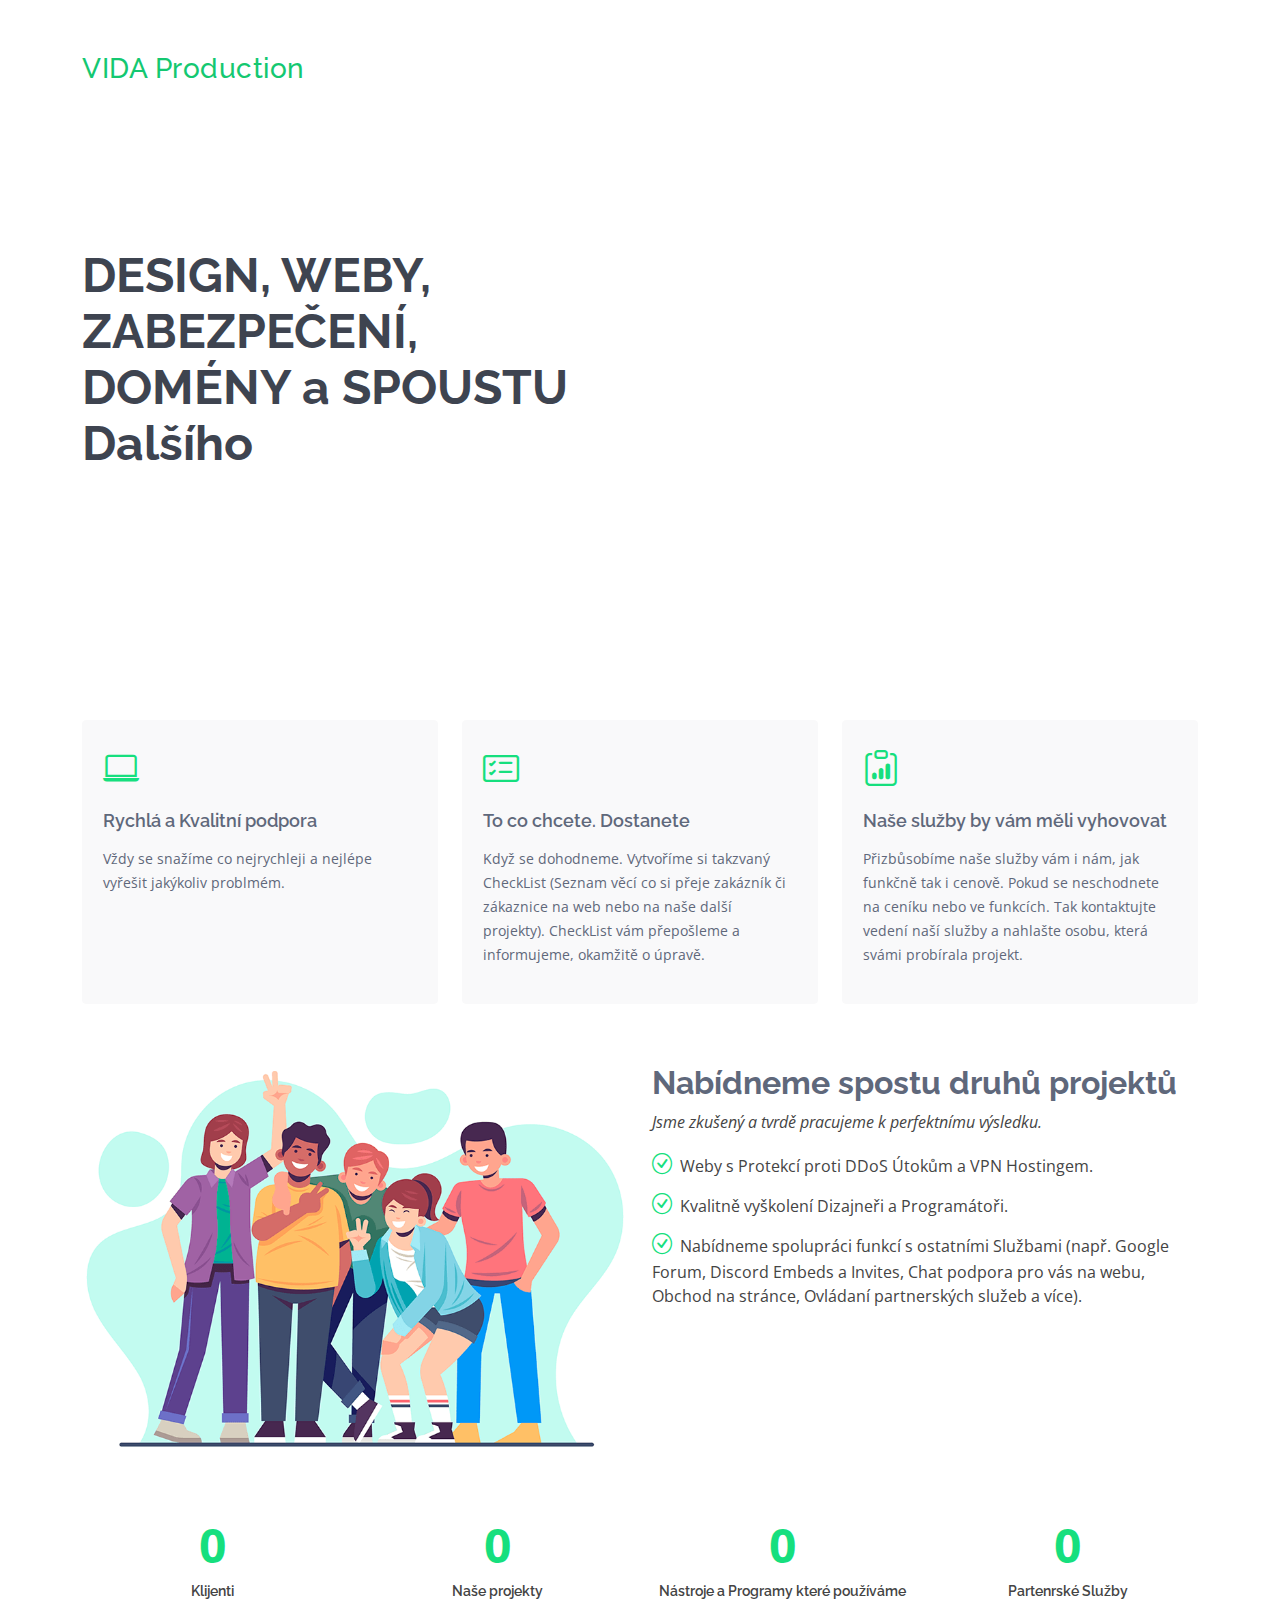
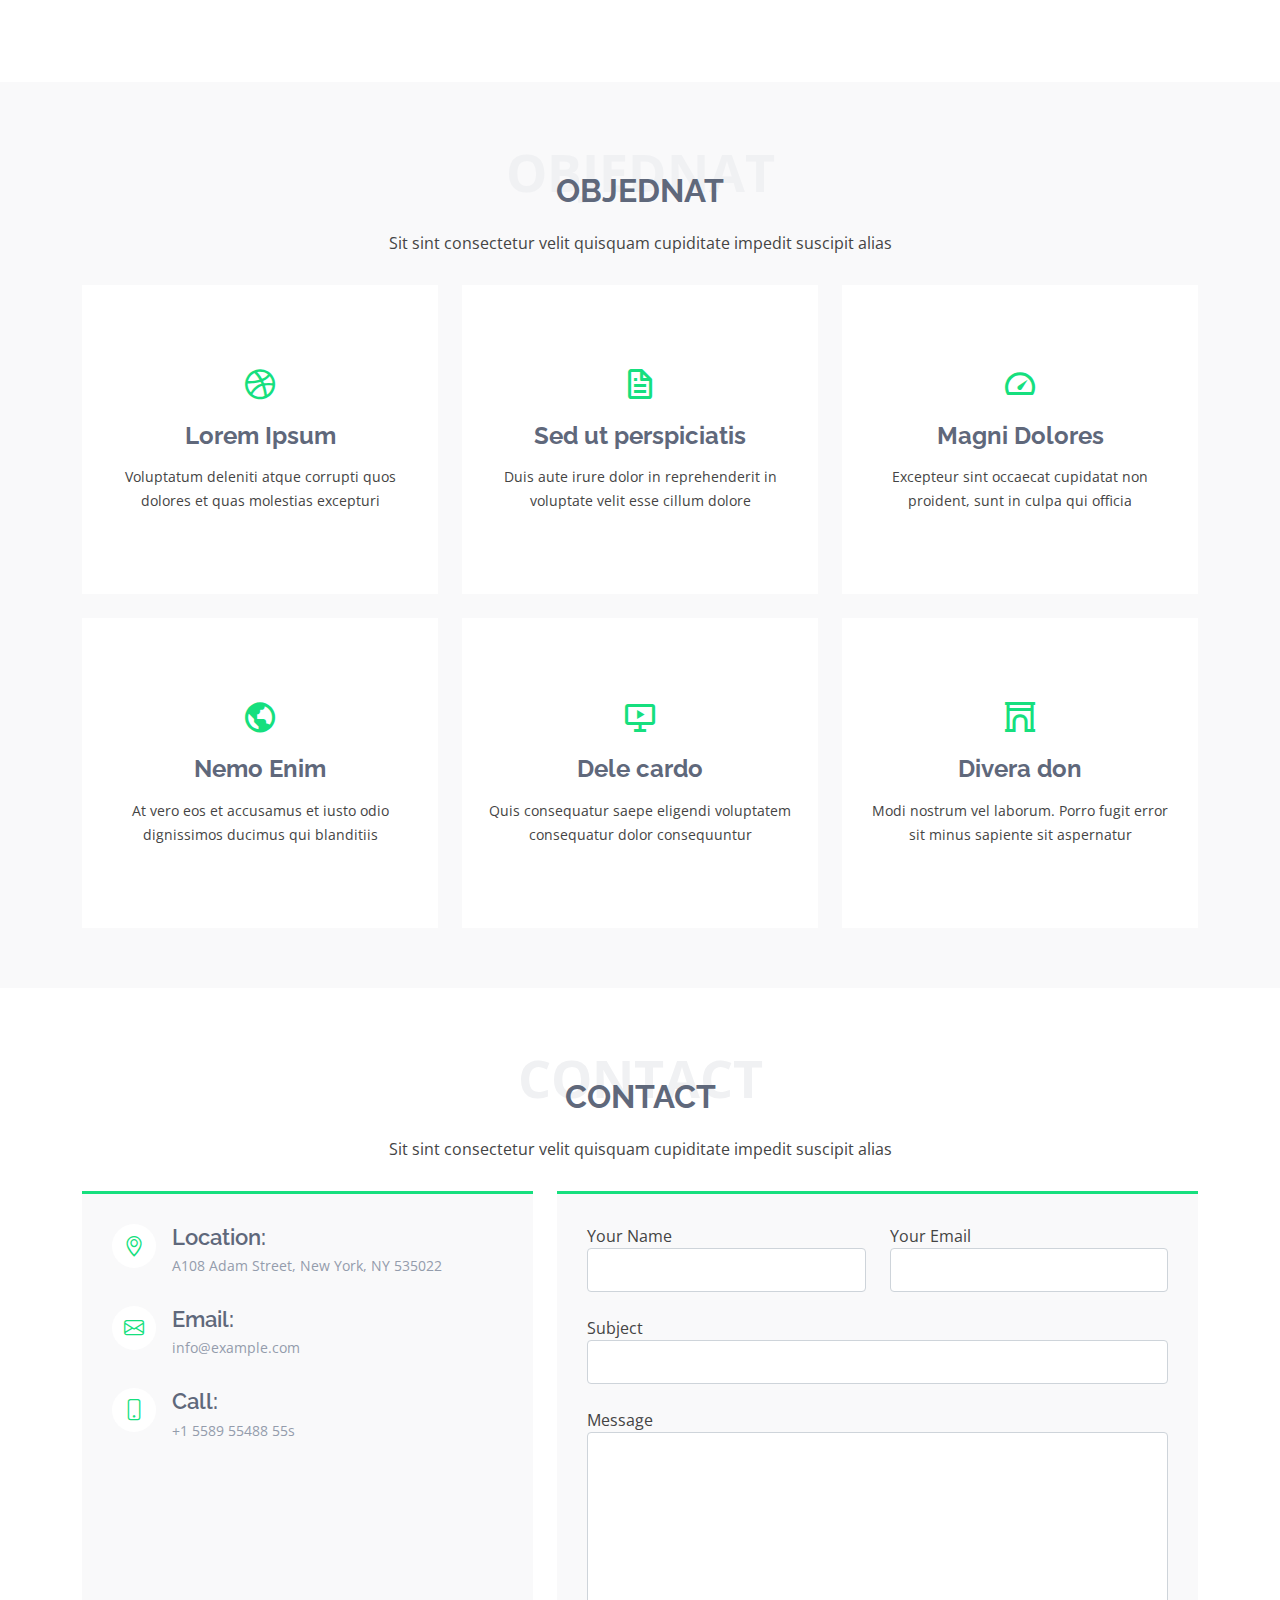
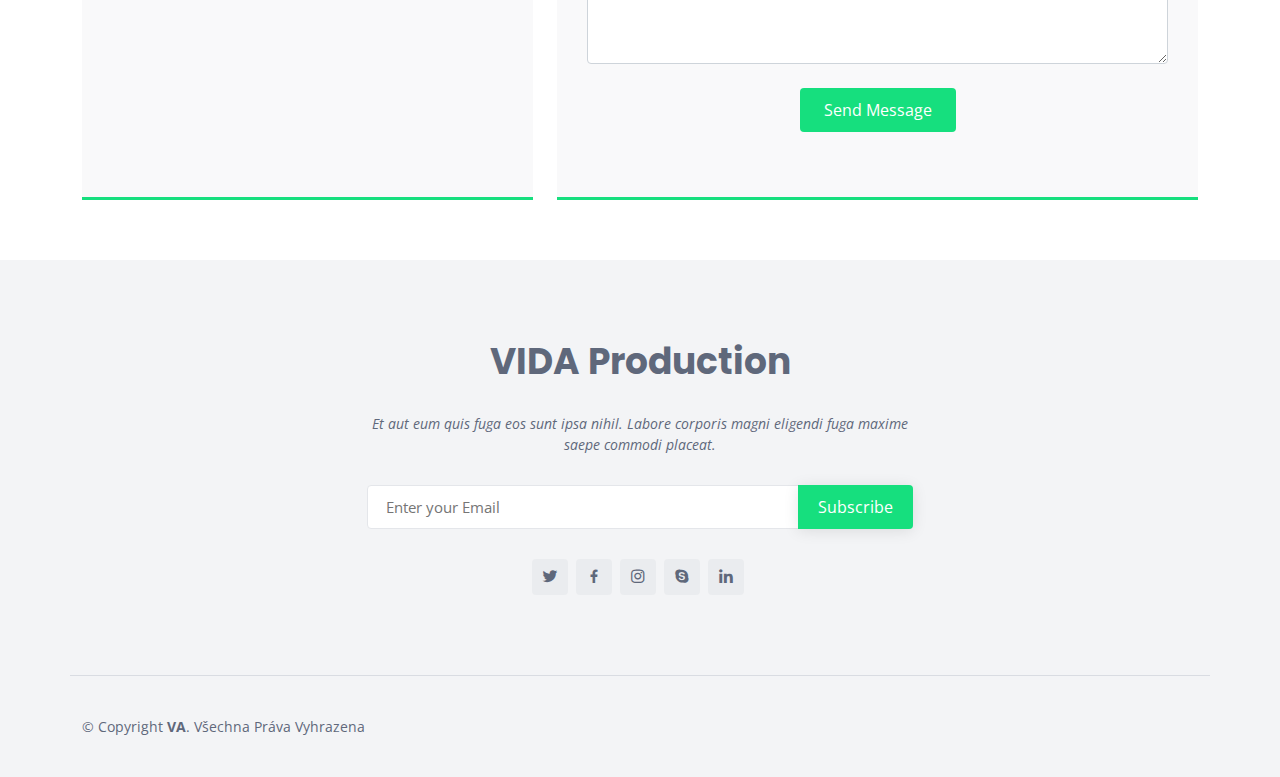
==== commit a80b874c: "uptade" ====
--- a/index.html
+++ b/index.html
@@ -5,9 +5,9 @@
   <meta charset="utf-8">
   <meta content="width=device-width, initial-scale=1.0" name="viewport">
 
-  <title>eNno Bootstrap Template - Index</title>
-  <meta content="" name="description">
-  <meta content="" name="keywords">
+  <title>VIDA Production</title>
+  <meta content="VIDA Production. Nech si vytvořit úžasný web, discord bota a spoustu dalšího!" name="description">
+  <meta content="VIDA Production" name="keywords">
 
   <!-- Favicons -->
   <link href="assets/img/favicon.png" rel="icon">
@@ -26,12 +26,6 @@
   <!-- Template Main CSS File -->
   <link href="assets/css/style.css" rel="stylesheet">
 
-  <!-- =======================================================
-  * Template Name: eNno - v4.5.0
-  * Template URL: https://bootstrapmade.com/enno-free-simple-bootstrap-template/
-  * Author: BootstrapMade.com
-  * License: https://bootstrapmade.com/license/
-  ======================================================== -->
 </head>
 
 <body>
@@ -40,63 +34,31 @@
   <header id="header" class="fixed-top">
     <div class="container d-flex align-items-center justify-content-between">
 
-      <h1 class="logo"><a href="index.html">eNno</a></h1>
+   
+            <a href="index.html" class="logo"><img src="assets/img/logo.png" alt="" class="img-fluid" class="logo"><h3>VIDA Production</h3></a>
+      
       <!-- Uncomment below if you prefer to use an image logo -->
       <!-- <a href="index.html" class="logo"><img src="assets/img/logo.png" alt="" class="img-fluid"></a>-->
-
-      <nav id="navbar" class="navbar">
-        <ul>
-          <li><a class="nav-link scrollto active" href="#hero">Home</a></li>
-          <li><a class="nav-link scrollto" href="#about">About</a></li>
-          <li><a class="nav-link scrollto" href="#services">Services</a></li>
-          <li><a class="nav-link scrollto " href="#portfolio">Portfolio</a></li>
-          <li><a class="nav-link scrollto" href="#team">Team</a></li>
-          <li class="dropdown"><a href="#"><span>Drop Down</span> <i class="bi bi-chevron-down"></i></a>
-            <ul>
-              <li><a href="#">Drop Down 1</a></li>
-              <li class="dropdown"><a href="#"><span>Deep Drop Down</span> <i class="bi bi-chevron-right"></i></a>
-                <ul>
-                  <li><a href="#">Deep Drop Down 1</a></li>
-                  <li><a href="#">Deep Drop Down 2</a></li>
-                  <li><a href="#">Deep Drop Down 3</a></li>
-                  <li><a href="#">Deep Drop Down 4</a></li>
-                  <li><a href="#">Deep Drop Down 5</a></li>
-                </ul>
-              </li>
-              <li><a href="#">Drop Down 2</a></li>
-              <li><a href="#">Drop Down 3</a></li>
-              <li><a href="#">Drop Down 4</a></li>
-            </ul>
-          </li>
-          <li><a class="nav-link scrollto" href="#contact">Contact</a></li>
-          <li><a class="getstarted scrollto" href="#about">Get Started</a></li>
-        </ul>
-        <i class="bi bi-list mobile-nav-toggle"></i>
-      </nav><!-- .navbar -->
-
-    </div>
-  </header><!-- End Header -->
-
+      </div>
+  
+    </header>
+      
   <!-- ======= Hero Section ======= -->
   <section id="hero" class="d-flex align-items-center">
 
     <div class="container">
       <div class="row">
         <div class="col-lg-6 pt-5 pt-lg-0 order-2 order-lg-1 d-flex flex-column justify-content-center">
-          <h1>Elegant and creative solutions</h1>
-          <h2>We are team of talented designers making websites with Bootstrap</h2>
-          <div class="d-flex">
-            <a href="#about" class="btn-get-started scrollto">Get Started</a>
-            <a href="https://www.youtube.com/watch?v=jDDaplaOz7Q" class="glightbox btn-watch-video"><i class="bi bi-play-circle"></i><span>Watch Video</span></a>
-          </div>
-        </div>
-        <div class="col-lg-6 order-1 order-lg-2 hero-img">
-          <img src="assets/img/hero-img.png" class="img-fluid animated" alt="">
-        </div>
-      </div>
-    </div>
-
-  </section><!-- End Hero -->
+          <h1>DESIGN, WEBY, ZABEZPEČENÍ, DOMÉNY a SPOUSTU Dalšího</h1>
+          <div class="col-lg-6 order-1 order-lg-2 hero-img">
+          <img src="assets/img/banner.png" class="img-fluid animated" alt="">
+        </div>
+
+          </div>
+        </div>
+      </div>
+    </section>
+    <!-- End Hero -->
 
   <main id="main">
 
@@ -108,29 +70,30 @@
           <div class="col-lg-4 col-md-6">
             <div class="icon-box">
               <div class="icon"><i class="bi bi-laptop"></i></div>
-              <h4 class="title"><a href="">Lorem Ipsum</a></h4>
-              <p class="description">Voluptatum deleniti atque corrupti quos dolores et quas molestias excepturi sint occaecati cupiditate non provident</p>
+              <h4 class="title"><a href="">Rychlá a Kvalitní podpora</a></h4>
+              <p class="description">Vždy se snažíme co nejrychleji a nejlépe vyřešit jakýkoliv problmém.</p>
             </div>
           </div>
           <div class="col-lg-4 col-md-6 mt-4 mt-md-0">
             <div class="icon-box">
               <div class="icon"><i class="bi bi-card-checklist"></i></div>
-              <h4 class="title"><a href="">Dolor Sitema</a></h4>
-              <p class="description">Minim veniam, quis nostrud exercitation ullamco laboris nisi ut aliquip ex ea commodo consequat tarad limino ata</p>
-            </div>
-          </div>
+              <h4 class="title"><a href="">To co chcete. Dostanete</a></h4>
+              <p class="description">Když se dohodneme. Vytvoříme si takzvaný CheckList (Seznam věcí co si přeje zakázník či zákaznice na web nebo na naše další projekty). CheckList vám přepošleme a informujeme, okamžitě o úpravě.</p>
+            </div>
+          </div>
+        
+            
           <div class="col-lg-4 col-md-6 mt-4 mt-lg-0">
             <div class="icon-box">
               <div class="icon"><i class="bi bi-clipboard-data"></i></div>
-              <h4 class="title"><a href="">Sed ut perspiciatis</a></h4>
-              <p class="description">Duis aute irure dolor in reprehenderit in voluptate velit esse cillum dolore eu fugiat nulla pariatur</p>
-            </div>
-          </div>
-        </div>
-
+              <h4 class="title"><a href="">Naše služby by vám měli vyhovovat</a></h4>
+                <p class="description">Přizbůsobíme naše služby vám i nám, jak funkčně tak i cenově. Pokud se neschodnete na ceníku nebo ve funkcích. Tak kontaktujte vedení naší služby a nahlašte osobu, která svámi probírala projekt.</p>
+          </div>
+        </div>
+          </div>
       </div>
     </section><!-- End Featured Services Section -->
-
+      
     <!-- ======= About Section ======= -->
     <section id="about" class="about">
       <div class="container">
@@ -140,19 +103,17 @@
             <img src="assets/img/about.png" class="img-fluid" alt="">
           </div>
           <div class="col-lg-6 pt-4 pt-lg-0 content">
-            <h3>Voluptatem dignissimos provident quasi corporis voluptates</h3>
+            <h3>Nabídneme spostu druhů projektů</h3>
             <p class="fst-italic">
-              Lorem ipsum dolor sit amet, consectetur adipiscing elit, sed do eiusmod tempor incididunt ut labore et dolore
-              magna aliqua.
+              Jsme zkušený a tvrdě pracujeme k perfektnímu výsledku.
             </p>
             <ul>
-              <li><i class="bi bi-check-circle"></i> Ullamco laboris nisi ut aliquip ex ea commodo consequat</li>
-              <li><i class="bi bi-check-circle"></i> Duis aute irure dolor in reprehenderit in voluptate velit</li>
-              <li><i class="bi bi-check-circle"></i> Ullamco laboris nisi ut aliquip ex ea commodo consequat. Duis aute irure dolor in reprehenderit in voluptate trideta storacalaperda</li>
+              <li><i class="bi bi-check-circle"></i> Weby s Protekcí proti DDoS Útokům a VPN Hostingem.</li>
+              <li><i class="bi bi-check-circle"></i> Kvalitně vyškolení Dizajneři a Programátoři.
+              <li><i class="bi bi-check-circle"></i> Nabídneme spolupráci funkcí s ostatními Službami (např. Google Forum, Discord Embeds a Invites, Chat podpora pro vás na webu, Obchod na stránce, Ovládaní partnerských služeb a více).</li>
             </ul>
             <p>
-              Ullamco laboris nisi ut aliquip ex ea commodo consequat. Duis aute irure dolor in reprehenderit in voluptate
-              velit esse cillum dolore eu fugiat nulla pariatur.
+            
             </p>
           </div>
         </div>
@@ -167,28 +128,29 @@
         <div class="row counters">
 
           <div class="col-lg-3 col-6 text-center">
-            <span data-purecounter-start="0" data-purecounter-end="232" data-purecounter-duration="1" class="purecounter"></span>
-            <p>Clients</p>
+            <span data-purecounter-start="0" data-purecounter-end="8" data-purecounter-duration="1" class="purecounter"></span>
+            <p>Klijenti</p>
           </div>
 
           <div class="col-lg-3 col-6 text-center">
-            <span data-purecounter-start="0" data-purecounter-end="521" data-purecounter-duration="1" class="purecounter"></span>
-            <p>Projects</p>
+            <span data-purecounter-start="0" data-purecounter-end="34" data-purecounter-duration="1" class="purecounter"></span>
+            <p>Naše projekty</p>
           </div>
 
           <div class="col-lg-3 col-6 text-center">
-            <span data-purecounter-start="0" data-purecounter-end="1463" data-purecounter-duration="1" class="purecounter"></span>
-            <p>Hours Of Support</p>
+            <span data-purecounter-start="0" data-purecounter-end="14" data-purecounter-duration="1" class="purecounter"></span>
+            <p>Nástroje a Programy které používáme</p>
           </div>
 
           <div class="col-lg-3 col-6 text-center">
-            <span data-purecounter-start="0" data-purecounter-end="15" data-purecounter-duration="1" class="purecounter"></span>
-            <p>Hard Workers</p>
-          </div>
-
-        </div>
-
-      </div>
+            <span data-purecounter-start="0" data-purecounter-end="23" data-purecounter-duration="1" class="purecounter"></span>
+            <p>Partenrské Služby</p>
+          </div>
+
+        </div>
+
+      </div>
+    
     </section><!-- End Counts Section -->
 
     <!-- ======= Services Section ======= -->
@@ -196,8 +158,8 @@
       <div class="container">
 
         <div class="section-title">
-          <span>Services</span>
-          <h2>Services</h2>
+          <span>Objednat</span>
+          <h2>Objednat</h2>
           <p>Sit sint consectetur velit quisquam cupiditate impedit suscipit alias</p>
         </div>
 
@@ -249,294 +211,10 @@
               <p>Modi nostrum vel laborum. Porro fugit error sit minus sapiente sit aspernatur</p>
             </div>
           </div>
-
         </div>
 
       </div>
     </section><!-- End Services Section -->
-
-    <!-- ======= Portfolio Section ======= -->
-    <section id="portfolio" class="portfolio">
-      <div class="container">
-
-        <div class="section-title">
-          <span>Portfolio</span>
-          <h2>Portfolio</h2>
-          <p>Sit sint consectetur velit quisquam cupiditate impedit suscipit alias</p>
-        </div>
-
-        <div class="row">
-          <div class="col-lg-12 d-flex justify-content-center">
-            <ul id="portfolio-flters">
-              <li data-filter="*" class="filter-active">All</li>
-              <li data-filter=".filter-app">App</li>
-              <li data-filter=".filter-card">Card</li>
-              <li data-filter=".filter-web">Web</li>
-            </ul>
-          </div>
-        </div>
-
-        <div class="row portfolio-container">
-
-          <div class="col-lg-4 col-md-6 portfolio-item filter-app">
-            <img src="assets/img/portfolio/portfolio-1.jpg" class="img-fluid" alt="">
-            <div class="portfolio-info">
-              <h4>App 1</h4>
-              <p>App</p>
-              <a href="assets/img/portfolio/portfolio-1.jpg" data-gallery="portfolioGallery" class="portfolio-lightbox preview-link" title="App 1"><i class="bx bx-plus"></i></a>
-              <a href="portfolio-details.html" class="details-link" title="More Details"><i class="bx bx-link"></i></a>
-            </div>
-          </div>
-
-          <div class="col-lg-4 col-md-6 portfolio-item filter-web">
-            <img src="assets/img/portfolio/portfolio-2.jpg" class="img-fluid" alt="">
-            <div class="portfolio-info">
-              <h4>Web 3</h4>
-              <p>Web</p>
-              <a href="assets/img/portfolio/portfolio-2.jpg" data-gallery="portfolioGallery" class="portfolio-lightbox preview-link" title="Web 3"><i class="bx bx-plus"></i></a>
-              <a href="portfolio-details.html" class="details-link" title="More Details"><i class="bx bx-link"></i></a>
-            </div>
-          </div>
-
-          <div class="col-lg-4 col-md-6 portfolio-item filter-app">
-            <img src="assets/img/portfolio/portfolio-3.jpg" class="img-fluid" alt="">
-            <div class="portfolio-info">
-              <h4>App 2</h4>
-              <p>App</p>
-              <a href="assets/img/portfolio/portfolio-3.jpg" data-gallery="portfolioGallery" class="portfolio-lightbox preview-link" title="App 2"><i class="bx bx-plus"></i></a>
-              <a href="portfolio-details.html" class="details-link" title="More Details"><i class="bx bx-link"></i></a>
-            </div>
-          </div>
-
-          <div class="col-lg-4 col-md-6 portfolio-item filter-card">
-            <img src="assets/img/portfolio/portfolio-4.jpg" class="img-fluid" alt="">
-            <div class="portfolio-info">
-              <h4>Card 2</h4>
-              <p>Card</p>
-              <a href="assets/img/portfolio/portfolio-4.jpg" data-gallery="portfolioGallery" class="portfolio-lightbox preview-link" title="Card 2"><i class="bx bx-plus"></i></a>
-              <a href="portfolio-details.html" class="details-link" title="More Details"><i class="bx bx-link"></i></a>
-            </div>
-          </div>
-
-          <div class="col-lg-4 col-md-6 portfolio-item filter-web">
-            <img src="assets/img/portfolio/portfolio-5.jpg" class="img-fluid" alt="">
-            <div class="portfolio-info">
-              <h4>Web 2</h4>
-              <p>Web</p>
-              <a href="assets/img/portfolio/portfolio-5.jpg" data-gallery="portfolioGallery" class="portfolio-lightbox preview-link" title="Web 2"><i class="bx bx-plus"></i></a>
-              <a href="portfolio-details.html" class="details-link" title="More Details"><i class="bx bx-link"></i></a>
-            </div>
-          </div>
-
-          <div class="col-lg-4 col-md-6 portfolio-item filter-app">
-            <img src="assets/img/portfolio/portfolio-6.jpg" class="img-fluid" alt="">
-            <div class="portfolio-info">
-              <h4>App 3</h4>
-              <p>App</p>
-              <a href="assets/img/portfolio/portfolio-6.jpg" data-gallery="portfolioGallery" class="portfolio-lightbox preview-link" title="App 3"><i class="bx bx-plus"></i></a>
-              <a href="portfolio-details.html" class="details-link" title="More Details"><i class="bx bx-link"></i></a>
-            </div>
-          </div>
-
-          <div class="col-lg-4 col-md-6 portfolio-item filter-card">
-            <img src="assets/img/portfolio/portfolio-7.jpg" class="img-fluid" alt="">
-            <div class="portfolio-info">
-              <h4>Card 1</h4>
-              <p>Card</p>
-              <a href="assets/img/portfolio/portfolio-7.jpg" data-gallery="portfolioGallery" class="portfolio-lightbox preview-link" title="Card 1"><i class="bx bx-plus"></i></a>
-              <a href="portfolio-details.html" class="details-link" title="More Details"><i class="bx bx-link"></i></a>
-            </div>
-          </div>
-
-          <div class="col-lg-4 col-md-6 portfolio-item filter-card">
-            <img src="assets/img/portfolio/portfolio-8.jpg" class="img-fluid" alt="">
-            <div class="portfolio-info">
-              <h4>Card 3</h4>
-              <p>Card</p>
-              <a href="assets/img/portfolio/portfolio-8.jpg" data-gallery="portfolioGallery" class="portfolio-lightbox preview-link" title="Card 3"><i class="bx bx-plus"></i></a>
-              <a href="portfolio-details.html" class="details-link" title="More Details"><i class="bx bx-link"></i></a>
-            </div>
-          </div>
-
-          <div class="col-lg-4 col-md-6 portfolio-item filter-web">
-            <img src="assets/img/portfolio/portfolio-9.jpg" class="img-fluid" alt="">
-            <div class="portfolio-info">
-              <h4>Web 3</h4>
-              <p>Web</p>
-              <a href="assets/img/portfolio/portfolio-9.jpg" data-gallery="portfolioGallery" class="portfolio-lightbox preview-link" title="Web 3"><i class="bx bx-plus"></i></a>
-              <a href="portfolio-details.html" class="details-link" title="More Details"><i class="bx bx-link"></i></a>
-            </div>
-          </div>
-
-        </div>
-
-      </div>
-    </section><!-- End Portfolio Section -->
-
-    <!-- ======= Testimonials Section ======= -->
-    <section id="testimonials" class="testimonials section-bg">
-      <div class="container">
-
-        <div class="section-title">
-          <span>Testimonials</span>
-          <h2>Testimonials</h2>
-          <p>Sit sint consectetur velit quisquam cupiditate impedit suscipit alias</p>
-        </div>
-
-        <div class="testimonials-slider swiper" data-aos="fade-up" data-aos-delay="100">
-          <div class="swiper-wrapper">
-
-            <div class="swiper-slide">
-              <div class="testimonial-item">
-                <p>
-                  <i class="bx bxs-quote-alt-left quote-icon-left"></i>
-                  Proin iaculis purus consequat sem cure digni ssim donec porttitora entum suscipit rhoncus. Accusantium quam, ultricies eget id, aliquam eget nibh et. Maecen aliquam, risus at semper.
-                  <i class="bx bxs-quote-alt-right quote-icon-right"></i>
-                </p>
-                <img src="assets/img/testimonials/testimonials-1.jpg" class="testimonial-img" alt="">
-                <h3>Saul Goodman</h3>
-                <h4>Ceo &amp; Founder</h4>
-              </div>
-            </div><!-- End testimonial item -->
-
-            <div class="swiper-slide">
-              <div class="testimonial-item">
-                <p>
-                  <i class="bx bxs-quote-alt-left quote-icon-left"></i>
-                  Export tempor illum tamen malis malis eram quae irure esse labore quem cillum quid cillum eram malis quorum velit fore eram velit sunt aliqua noster fugiat irure amet legam anim culpa.
-                  <i class="bx bxs-quote-alt-right quote-icon-right"></i>
-                </p>
-                <img src="assets/img/testimonials/testimonials-2.jpg" class="testimonial-img" alt="">
-                <h3>Sara Wilsson</h3>
-                <h4>Designer</h4>
-              </div>
-            </div><!-- End testimonial item -->
-
-            <div class="swiper-slide">
-              <div class="testimonial-item">
-                <p>
-                  <i class="bx bxs-quote-alt-left quote-icon-left"></i>
-                  Enim nisi quem export duis labore cillum quae magna enim sint quorum nulla quem veniam duis minim tempor labore quem eram duis noster aute amet eram fore quis sint minim.
-                  <i class="bx bxs-quote-alt-right quote-icon-right"></i>
-                </p>
-                <img src="assets/img/testimonials/testimonials-3.jpg" class="testimonial-img" alt="">
-                <h3>Jena Karlis</h3>
-                <h4>Store Owner</h4>
-              </div>
-            </div><!-- End testimonial item -->
-
-            <div class="swiper-slide">
-              <div class="testimonial-item">
-                <p>
-                  <i class="bx bxs-quote-alt-left quote-icon-left"></i>
-                  Fugiat enim eram quae cillum dolore dolor amet nulla culpa multos export minim fugiat minim velit minim dolor enim duis veniam ipsum anim magna sunt elit fore quem dolore labore illum veniam.
-                  <i class="bx bxs-quote-alt-right quote-icon-right"></i>
-                </p>
-                <img src="assets/img/testimonials/testimonials-4.jpg" class="testimonial-img" alt="">
-                <h3>Matt Brandon</h3>
-                <h4>Freelancer</h4>
-              </div>
-            </div><!-- End testimonial item -->
-
-            <div class="swiper-slide">
-              <div class="testimonial-item">
-                <p>
-                  <i class="bx bxs-quote-alt-left quote-icon-left"></i>
-                  Quis quorum aliqua sint quem legam fore sunt eram irure aliqua veniam tempor noster veniam enim culpa labore duis sunt culpa nulla illum cillum fugiat legam esse veniam culpa fore nisi cillum quid.
-                  <i class="bx bxs-quote-alt-right quote-icon-right"></i>
-                </p>
-                <img src="assets/img/testimonials/testimonials-5.jpg" class="testimonial-img" alt="">
-                <h3>John Larson</h3>
-                <h4>Entrepreneur</h4>
-              </div>
-            </div><!-- End testimonial item -->
-
-          </div>
-          <div class="swiper-pagination"></div>
-        </div>
-
-      </div>
-    </section><!-- End Testimonials Section -->
-
-    <!-- ======= Cta Section ======= -->
-    <section id="cta" class="cta">
-      <div class="container">
-
-        <div class="text-center">
-          <h3>Call To Action</h3>
-          <p> Duis aute irure dolor in reprehenderit in voluptate velit esse cillum dolore eu fugiat nulla pariatur. Excepteur sint occaecat cupidatat non proident, sunt in culpa qui officia deserunt mollit anim id est laborum.</p>
-          <a class="cta-btn" href="#">Call To Action</a>
-        </div>
-
-      </div>
-    </section><!-- End Cta Section -->
-
-    <!-- ======= Team Section ======= -->
-    <section id="team" class="team section-bg">
-      <div class="container">
-
-        <div class="section-title">
-          <span>Team</span>
-          <h2>Team</h2>
-          <p>Sit sint consectetur velit quisquam cupiditate impedit suscipit alias</p>
-        </div>
-
-        <div class="row">
-          <div class="col-lg-4 col-md-6 d-flex align-items-stretch">
-            <div class="member">
-              <img src="assets/img/team/team-1.jpg" alt="">
-              <h4>Walter White</h4>
-              <span>Chief Executive Officer</span>
-              <p>
-                Magni qui quod omnis unde et eos fuga et exercitationem. Odio veritatis perspiciatis quaerat qui aut aut aut
-              </p>
-              <div class="social">
-                <a href=""><i class="bi bi-twitter"></i></a>
-                <a href=""><i class="bi bi-facebook"></i></a>
-                <a href=""><i class="bi bi-instagram"></i></a>
-                <a href=""><i class="bi bi-linkedin"></i></a>
-              </div>
-            </div>
-          </div>
-
-          <div class="col-lg-4 col-md-6 d-flex align-items-stretch">
-            <div class="member">
-              <img src="assets/img/team/team-2.jpg" alt="">
-              <h4>Sarah Jhinson</h4>
-              <span>Product Manager</span>
-              <p>
-                Repellat fugiat adipisci nemo illum nesciunt voluptas repellendus. In architecto rerum rerum temporibus
-              </p>
-              <div class="social">
-                <a href=""><i class="bi bi-twitter"></i></a>
-                <a href=""><i class="bi bi-facebook"></i></a>
-                <a href=""><i class="bi bi-instagram"></i></a>
-                <a href=""><i class="bi bi-linkedin"></i></a>
-              </div>
-            </div>
-          </div>
-
-          <div class="col-lg-4 col-md-6 d-flex align-items-stretch">
-            <div class="member">
-              <img src="assets/img/team/team-3.jpg" alt="">
-              <h4>William Anderson</h4>
-              <span>CTO</span>
-              <p>
-                Voluptas necessitatibus occaecati quia. Earum totam consequuntur qui porro et laborum toro des clara
-              </p>
-              <div class="social">
-                <a href=""><i class="bi bi-twitter"></i></a>
-                <a href=""><i class="bi bi-facebook"></i></a>
-                <a href=""><i class="bi bi-instagram"></i></a>
-                <a href=""><i class="bi bi-linkedin"></i></a>
-              </div>
-            </div>
-          </div>
-
-        </div>
-
-      </div>
-    </section><!-- End Team Section -->
 
     <!-- ======= Contact Section ======= -->
     <section id="contact" class="contact">
@@ -620,7 +298,7 @@
 
         <div class="row  justify-content-center">
           <div class="col-lg-6">
-            <h3>eNno</h3>
+            <h3>VIDA Production</h3>
             <p>Et aut eum quis fuga eos sunt ipsa nihil. Labore corporis magni eligendi fuga maxime saepe commodi placeat.</p>
           </div>
         </div>
@@ -641,21 +319,22 @@
           <a href="#" class="linkedin"><i class="bx bxl-linkedin"></i></a>
         </div>
 
-      </div>
-    </div>
+        </div>
+      </div>
+    
 
     <div class="container footer-bottom clearfix">
       <div class="copyright">
-        &copy; Copyright <strong><span>eNno</span></strong>. All Rights Reserved
+        &copy; Copyright <strong><span>VA</span></strong>. Všechna Práva Vyhrazena
       </div>
       <div class="credits">
         <!-- All the links in the footer should remain intact. -->
         <!-- You can delete the links only if you purchased the pro version. -->
         <!-- Licensing information: https://bootstrapmade.com/license/ -->
         <!-- Purchase the pro version with working PHP/AJAX contact form: https://bootstrapmade.com/enno-free-simple-bootstrap-template/ -->
-        Designed by <a href="https://bootstrapmade.com/">BootstrapMade</a>
       </div>
     </div>
+    
   </footer><!-- End Footer -->
 
   <a href="#" class="back-to-top d-flex align-items-center justify-content-center"><i class="bi bi-arrow-up-short"></i></a>
@@ -671,6 +350,6 @@
   <!-- Template Main JS File -->
   <script src="assets/js/main.js"></script>
 
-</body>
-
+
+    </body>
 </html>